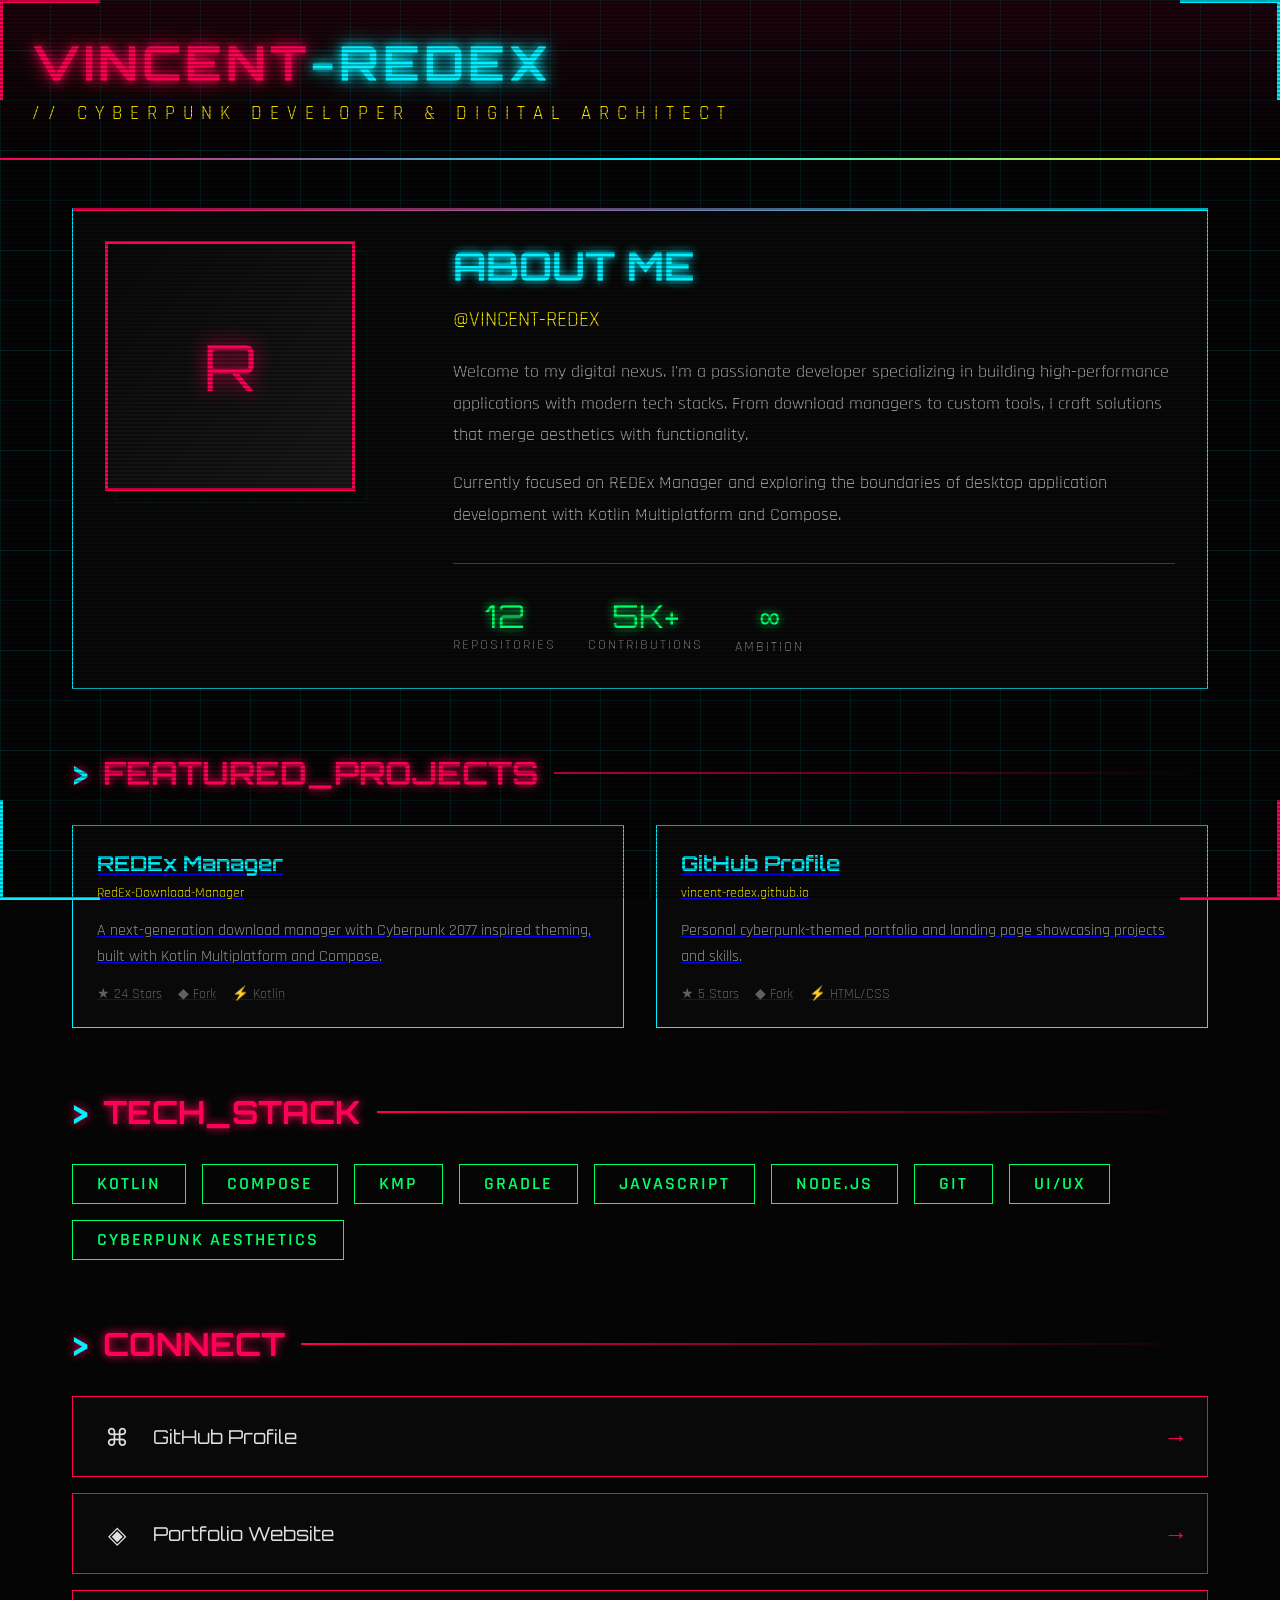
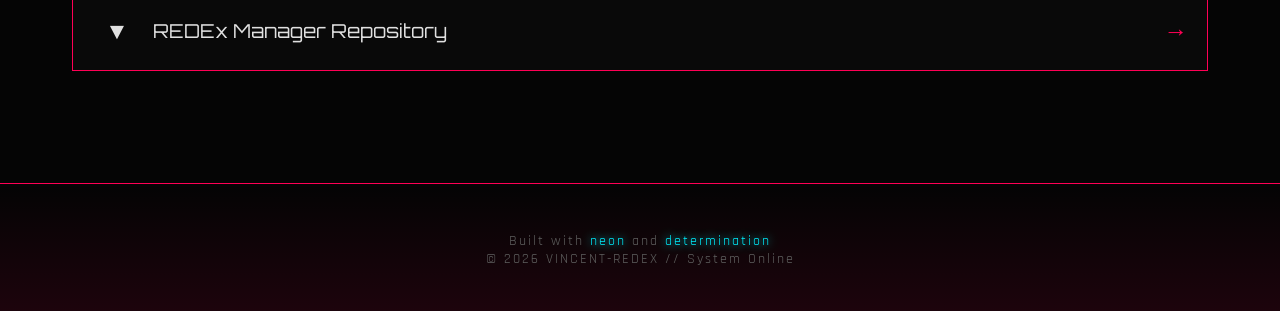
==== index.html @ 38495834 "Add cyberpunk-themed portfolio website with GitHub profile showcase" ====
<!DOCTYPE html>
<html lang="en">
<head>
    <meta charset="UTF-8">
    <meta name="viewport" content="width=device-width, initial-scale=1.0">
    <title>VINCENT-REDEX | Cyberpunk Developer</title>
    <link rel="preconnect" href="https://fonts.googleapis.com">
    <link rel="preconnect" href="https://fonts.gstatic.com" crossorigin>
    <link href="https://fonts.googleapis.com/css2?family=Rajdhani:wght@400;500;600;700&family=Orbitron:wght@400;500;600;700&display=swap" rel="stylesheet">
    <style>
        :root {
            --neon-red: #FF0055;
            --neon-cyan: #00F0FF;
            --neon-yellow: #FFEE00;
            --neon-green: #00FF66;
            --dark-bg: #0A0A0A;
            --darker-bg: #050505;
            --panel-bg: rgba(10, 10, 10, 0.95);
            --grid-color: rgba(0, 240, 255, 0.1);
        }

        * {
            margin: 0;
            padding: 0;
            box-sizing: border-box;
        }

        body {
            font-family: 'Rajdhani', sans-serif;
            background: var(--darker-bg);
            color: #E0E0E0;
            overflow-x: hidden;
            min-height: 100vh;
        }

        /* Scanline effect */
        body::before {
            content: '';
            position: fixed;
            top: 0;
            left: 0;
            width: 100%;
            height: 100%;
            background: repeating-linear-gradient(
                0deg,
                transparent,
                transparent 2px,
                rgba(0, 0, 0, 0.3) 2px,
                rgba(0, 0, 0, 0.3) 4px
            );
            pointer-events: none;
            z-index: 1000;
        }

        /* Grid background */
        .grid-bg {
            position: fixed;
            top: 0;
            left: 0;
            width: 100%;
            height: 100%;
            background-image: 
                linear-gradient(var(--grid-color) 1px, transparent 1px),
                linear-gradient(90deg, var(--grid-color) 1px, transparent 1px);
            background-size: 50px 50px;
            pointer-events: none;
            z-index: -1;
        }

        /* Glitch animation */
        @keyframes glitch {
            0% { transform: translate(0) }
            20% { transform: translate(-2px, 2px) }
            40% { transform: translate(-2px, -2px) }
            60% { transform: translate(2px, 2px) }
            80% { transform: translate(2px, -2px) }
            100% { transform: translate(0) }
        }

        @keyframes flicker {
            0%, 100% { opacity: 1; }
            50% { opacity: 0.8; }
            52% { opacity: 0.2; }
            54% { opacity: 0.8; }
        }

        @keyframes neonPulse {
            0%, 100% { box-shadow: 0 0 5px var(--neon-cyan), 0 0 10px var(--neon-cyan), 0 0 20px var(--neon-cyan); }
            50% { box-shadow: 0 0 10px var(--neon-cyan), 0 0 20px var(--neon-cyan), 0 0 40px var(--neon-cyan); }
        }

        @keyframes slideIn {
            from { transform: translateX(-100%); opacity: 0; }
            to { transform: translateX(0); opacity: 1; }
        }

        /* Header */
        header {
            padding: 2rem;
            border-bottom: 2px solid var(--neon-red);
            background: linear-gradient(180deg, rgba(255, 0, 85, 0.1) 0%, transparent 100%);
            position: relative;
        }

        header::after {
            content: '';
            position: absolute;
            bottom: -2px;
            left: 0;
            width: 100%;
            height: 2px;
            background: linear-gradient(90deg, var(--neon-red), var(--neon-cyan), var(--neon-yellow));
            animation: flicker 3s infinite;
        }

        .logo {
            font-family: 'Orbitron', monospace;
            font-size: 3rem;
            font-weight: 700;
            color: var(--neon-red);
            text-shadow: 0 0 10px var(--neon-red), 0 0 20px var(--neon-red);
            letter-spacing: 4px;
        }

        .logo span {
            color: var(--neon-cyan);
            text-shadow: 0 0 10px var(--neon-cyan), 0 0 20px var(--neon-cyan);
        }

        .tagline {
            font-size: 1.2rem;
            color: var(--neon-yellow);
            margin-top: 0.5rem;
            letter-spacing: 8px;
            text-transform: uppercase;
        }

        /* Main content */
        main {
            max-width: 1200px;
            margin: 0 auto;
            padding: 3rem 2rem;
        }

        /* Profile section */
        .profile-section {
            display: grid;
            grid-template-columns: 300px 1fr;
            gap: 3rem;
            margin-bottom: 4rem;
            padding: 2rem;
            background: var(--panel-bg);
            border: 1px solid var(--neon-cyan);
            position: relative;
        }

        .profile-section::before {
            content: '';
            position: absolute;
            top: -1px;
            left: 0;
            width: 100%;
            height: 3px;
            background: linear-gradient(90deg, var(--neon-red), var(--neon-cyan));
        }

        .avatar-container {
            position: relative;
        }

        .avatar {
            width: 250px;
            height: 250px;
            border: 3px solid var(--neon-red);
            border-radius: 0;
            background: linear-gradient(135deg, var(--dark-bg), #1a1a1a);
            display: flex;
            align-items: center;
            justify-content: center;
            font-family: 'Orbitron', monospace;
            font-size: 4rem;
            color: var(--neon-red);
            text-shadow: 0 0 20px var(--neon-red);
            animation: neonPulse 2s infinite;
        }

        .avatar-container::after {
            content: '';
            position: absolute;
            top: 10px;
            left: 10px;
            width: 250px;
            height: 250px;
            border: 1px solid var(--neon-cyan);
            z-index: -1;
        }

        .profile-info h2 {
            font-family: 'Orbitron', monospace;
            font-size: 2.5rem;
            color: var(--neon-cyan);
            margin-bottom: 1rem;
            text-shadow: 0 0 10px var(--neon-cyan);
        }

        .profile-info .handle {
            font-size: 1.3rem;
            color: var(--neon-yellow);
            margin-bottom: 1.5rem;
            font-family: 'Rajdhani', monospace;
        }

        .profile-info p {
            font-size: 1.1rem;
            line-height: 1.8;
            color: #B0B0B0;
            margin-bottom: 1rem;
        }

        .stats {
            display: flex;
            gap: 2rem;
            margin-top: 2rem;
            padding-top: 2rem;
            border-top: 1px solid rgba(0, 240, 255, 0.3);
        }

        .stat-item {
            text-align: center;
        }

        .stat-value {
            font-family: 'Orbitron', monospace;
            font-size: 2rem;
            color: var(--neon-green);
            text-shadow: 0 0 10px var(--neon-green);
        }

        .stat-label {
            font-size: 0.9rem;
            color: #808080;
            text-transform: uppercase;
            letter-spacing: 2px;
        }

        /* Projects section */
        .section-title {
            font-family: 'Orbitron', monospace;
            font-size: 2rem;
            color: var(--neon-red);
            margin-bottom: 2rem;
            text-shadow: 0 0 10px var(--neon-red);
            display: flex;
            align-items: center;
            gap: 1rem;
        }

        .section-title::before {
            content: '>';
            color: var(--neon-cyan);
        }

        .section-title::after {
            content: '';
            flex: 1;
            height: 2px;
            background: linear-gradient(90deg, var(--neon-red), transparent);
        }

        .projects-grid {
            display: grid;
            grid-template-columns: repeat(auto-fit, minmax(350px, 1fr));
            gap: 2rem;
            margin-bottom: 4rem;
        }

        .project-card {
            background: var(--panel-bg);
            border: 1px solid var(--neon-cyan);
            padding: 1.5rem;
            position: relative;
            transition: all 0.3s ease;
            cursor: pointer;
        }

        .project-card::before {
            content: '';
            position: absolute;
            top: 0;
            left: 0;
            width: 100%;
            height: 3px;
            background: linear-gradient(90deg, var(--neon-cyan), var(--neon-green));
            transform: scaleX(0);
            transform-origin: left;
            transition: transform 0.3s ease;
        }

        .project-card:hover::before {
            transform: scaleX(1);
        }

        .project-card:hover {
            transform: translateY(-5px);
            box-shadow: 0 10px 30px rgba(0, 240, 255, 0.2);
        }

        .project-card h3 {
            font-family: 'Orbitron', monospace;
            font-size: 1.3rem;
            color: var(--neon-cyan);
            margin-bottom: 0.5rem;
        }

        .project-card .repo-name {
            font-size: 0.9rem;
            color: var(--neon-yellow);
            margin-bottom: 1rem;
        }

        .project-card p {
            color: #909090;
            line-height: 1.6;
            margin-bottom: 1rem;
        }

        .project-meta {
            display: flex;
            gap: 1rem;
            font-size: 0.85rem;
            color: #606060;
        }

        .project-meta span {
            display: flex;
            align-items: center;
            gap: 0.3rem;
        }

        /* Skills section */
        .skills-container {
            display: flex;
            flex-wrap: wrap;
            gap: 1rem;
            margin-bottom: 4rem;
        }

        .skill-tag {
            padding: 0.5rem 1.5rem;
            border: 1px solid var(--neon-green);
            color: var(--neon-green);
            font-family: 'Rajdhani', monospace;
            font-size: 1.1rem;
            font-weight: 600;
            text-transform: uppercase;
            letter-spacing: 2px;
            transition: all 0.3s ease;
        }

        .skill-tag:hover {
            background: var(--neon-green);
            color: var(--dark-bg);
            box-shadow: 0 0 20px var(--neon-green);
        }

        /* Links section */
        .links-container {
            display: flex;
            flex-direction: column;
            gap: 1rem;
            margin-bottom: 4rem;
        }

        .cyber-link {
            display: flex;
            align-items: center;
            gap: 1rem;
            padding: 1.5rem;
            background: var(--panel-bg);
            border: 1px solid var(--neon-red);
            color: #E0E0E0;
            text-decoration: none;
            font-family: 'Orbitron', monospace;
            font-size: 1.2rem;
            transition: all 0.3s ease;
            position: relative;
            overflow: hidden;
        }

        .cyber-link::before {
            content: '';
            position: absolute;
            top: 0;
            left: -100%;
            width: 100%;
            height: 100%;
            background: linear-gradient(90deg, transparent, rgba(255, 0, 85, 0.2), transparent);
            transition: left 0.5s ease;
        }

        .cyber-link:hover::before {
            left: 100%;
        }

        .cyber-link:hover {
            border-color: var(--neon-cyan);
            box-shadow: 0 0 20px rgba(0, 240, 255, 0.3);
            transform: translateX(10px);
        }

        .cyber-link .icon {
            font-size: 1.5rem;
            width: 40px;
            text-align: center;
        }

        .cyber-link .link-text {
            flex: 1;
        }

        .cyber-link .arrow {
            color: var(--neon-red);
            font-size: 1.5rem;
            transition: transform 0.3s ease;
        }

        .cyber-link:hover .arrow {
            transform: translateX(10px);
            color: var(--neon-cyan);
        }

        /* Footer */
        footer {
            text-align: center;
            padding: 3rem 2rem;
            border-top: 1px solid var(--neon-red);
            background: linear-gradient(0deg, rgba(255, 0, 85, 0.1) 0%, transparent 100%);
        }

        footer p {
            color: #606060;
            font-size: 0.9rem;
            letter-spacing: 2px;
        }

        footer .neon-text {
            color: var(--neon-cyan);
            text-shadow: 0 0 10px var(--neon-cyan);
        }

        /* Responsive */
        @media (max-width: 768px) {
            .profile-section {
                grid-template-columns: 1fr;
                text-align: center;
            }

            .avatar-container {
                justify-self: center;
            }

            .logo {
                font-size: 2rem;
            }

            .tagline {
                font-size: 0.9rem;
                letter-spacing: 4px;
            }

            .stats {
                justify-content: center;
            }

            .projects-grid {
                grid-template-columns: 1fr;
            }
        }

        /* Decorative elements */
        .corner-decoration {
            position: fixed;
            width: 100px;
            height: 100px;
            pointer-events: none;
            z-index: 999;
        }

        .corner-decoration.top-left {
            top: 0;
            left: 0;
            border-top: 3px solid var(--neon-red);
            border-left: 3px solid var(--neon-red);
        }

        .corner-decoration.top-right {
            top: 0;
            right: 0;
            border-top: 3px solid var(--neon-cyan);
            border-right: 3px solid var(--neon-cyan);
        }

        .corner-decoration.bottom-left {
            bottom: 0;
            left: 0;
            border-bottom: 3px solid var(--neon-cyan);
            border-left: 3px solid var(--neon-cyan);
        }

        .corner-decoration.bottom-right {
            bottom: 0;
            right: 0;
            border-bottom: 3px solid var(--neon-red);
            border-right: 3px solid var(--neon-red);
        }
    </style>
</head>
<body>
    <div class="grid-bg"></div>
    
    <div class="corner-decoration top-left"></div>
    <div class="corner-decoration top-right"></div>
    <div class="corner-decoration bottom-left"></div>
    <div class="corner-decoration bottom-right"></div>

    <header>
        <div class="logo">VINCENT<span>-REDEX</span></div>
        <div class="tagline">// Cyberpunk Developer & Digital Architect</div>
    </header>

    <main>
        <section class="profile-section">
            <div class="avatar-container">
                <div class="avatar">R</div>
            </div>
            <div class="profile-info">
                <h2>ABOUT ME</h2>
                <div class="handle">@VINCENT-REDEX</div>
                <p>
                    Welcome to my digital nexus. I'm a passionate developer specializing in building 
                    high-performance applications with modern tech stacks. From download managers to 
                    custom tools, I craft solutions that merge aesthetics with functionality.
                </p>
                <p>
                    Currently focused on REDEx Manager and exploring the boundaries of desktop 
                    application development with Kotlin Multiplatform and Compose.
                </p>
                <div class="stats">
                    <div class="stat-item">
                        <div class="stat-value">12</div>
                        <div class="stat-label">Repositories</div>
                    </div>
                    <div class="stat-item">
                        <div class="stat-value">5K+</div>
                        <div class="stat-label">Contributions</div>
                    </div>
                    <div class="stat-item">
                        <div class="stat-value">∞</div>
                        <div class="stat-label">Ambition</div>
                    </div>
                </div>
            </div>
        </section>

        <h2 class="section-title">FEATURED_PROJECTS</h2>
        <div class="projects-grid">
            <a href="https://github.com/VINCENT-REDEX/REDEx-Download-Manager" target="_blank" class="project-card">
                <h3>REDEx Manager</h3>
                <div class="repo-name">RedEx-Download-Manager</div>
                <p>A next-generation download manager with Cyberpunk 2077 inspired theming, built with Kotlin Multiplatform and Compose.</p>
                <div class="project-meta">
                    <span>★ 24 Stars</span>
                    <span>◆ Fork</span>
                    <span>⚡ Kotlin</span>
                </div>
            </a>
            
            <a href="https://github.com/VINCENT-REDEX/vincent-redex.github.io" target="_blank" class="project-card">
                <h3>GitHub Profile</h3>
                <div class="repo-name">vincent-redex.github.io</div>
                <p>Personal cyberpunk-themed portfolio and landing page showcasing projects and skills.</p>
                <div class="project-meta">
                    <span>★ 5 Stars</span>
                    <span>◆ Fork</span>
                    <span>⚡ HTML/CSS</span>
                </div>
            </a>
        </div>

        <h2 class="section-title">TECH_STACK</h2>
        <div class="skills-container">
            <span class="skill-tag">Kotlin</span>
            <span class="skill-tag">Compose</span>
            <span class="skill-tag">KMP</span>
            <span class="skill-tag">Gradle</span>
            <span class="skill-tag">JavaScript</span>
            <span class="skill-tag">Node.js</span>
            <span class="skill-tag">Git</span>
            <span class="skill-tag">UI/UX</span>
            <span class="skill-tag">Cyberpunk Aesthetics</span>
        </div>

        <h2 class="section-title">CONNECT</h2>
        <div class="links-container">
            <a href="https://github.com/VINCENT-REDEX" target="_blank" class="cyber-link">
                <span class="icon">⌘</span>
                <span class="link-text">GitHub Profile</span>
                <span class="arrow">→</span>
            </a>
            <a href="https://vincent-redex.github.io" target="_blank" class="cyber-link">
                <span class="icon">◈</span>
                <span class="link-text">Portfolio Website</span>
                <span class="arrow">→</span>
            </a>
            <a href="https://github.com/VINCENT-REDEX/REDEx-Download-Manager" target="_blank" class="cyber-link">
                <span class="icon">▼</span>
                <span class="link-text">REDEx Manager Repository</span>
                <span class="arrow">→</span>
            </a>
        </div>
    </main>

    <footer>
        <p>Built with <span class="neon-text">neon</span> and <span class="neon-text">determination</span></p>
        <p>© 2026 VINCENT-REDEX // System Online</p>
    </footer>
</body>
</html>
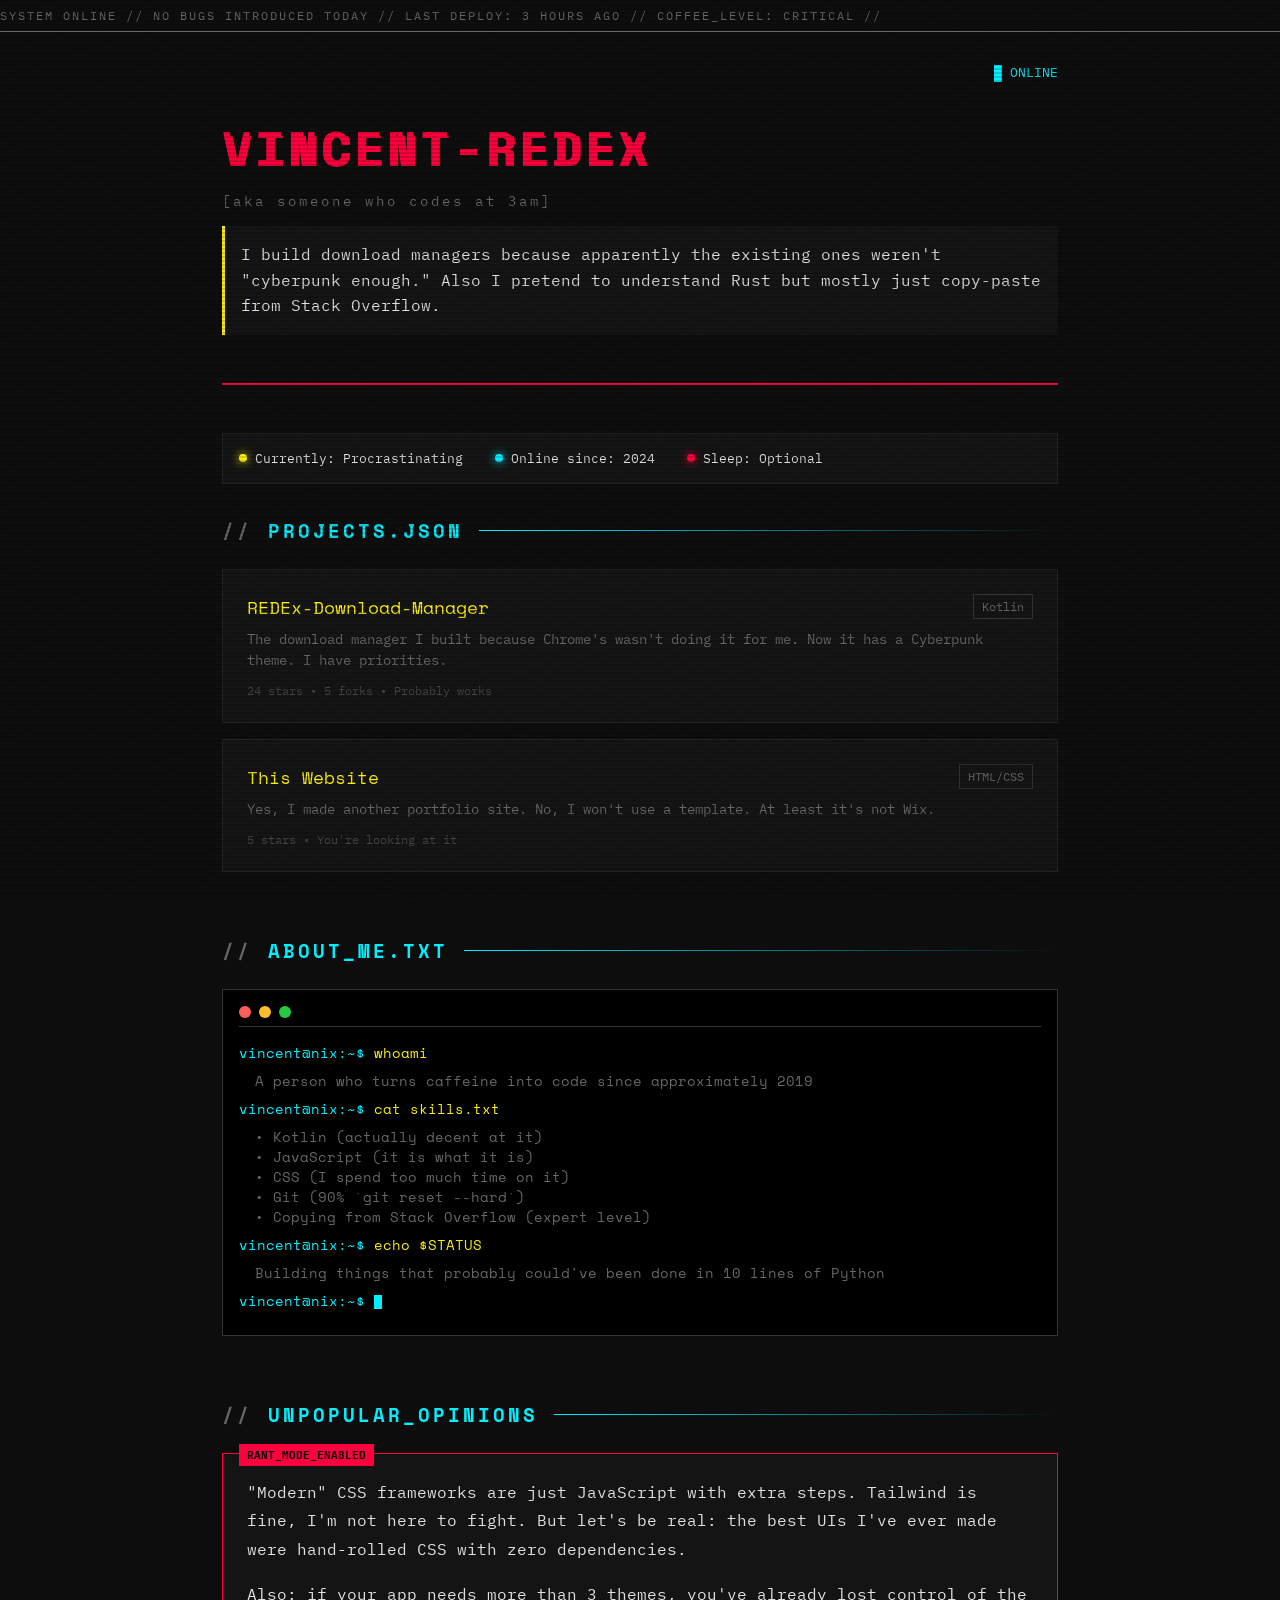
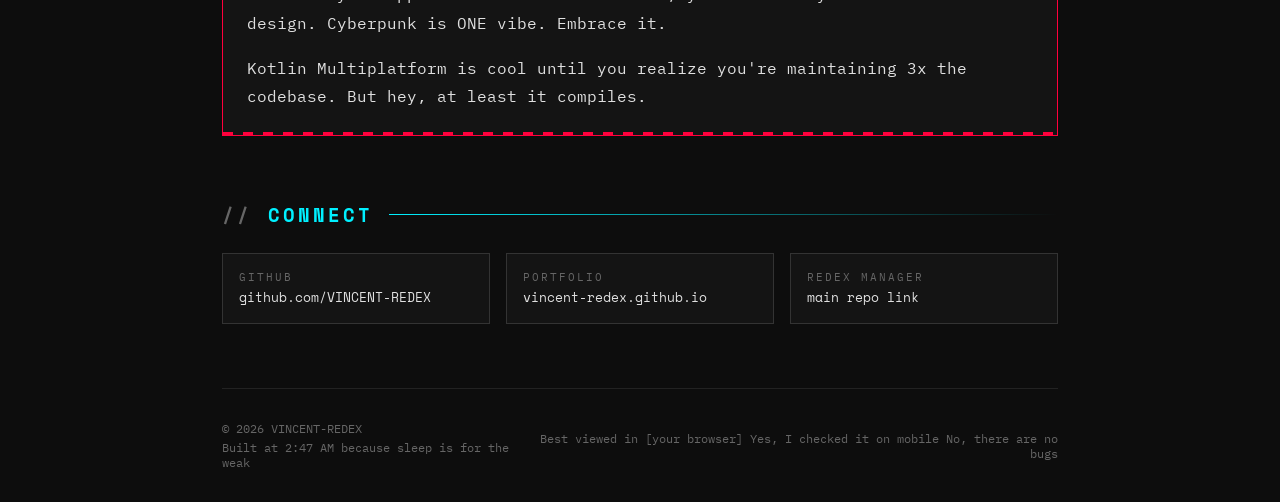
==== commit b74f614e: "Rewrite site: less AI, more personality" ====
--- a/index.html
+++ b/index.html
@@ -3,626 +3,675 @@
 <head>
     <meta charset="UTF-8">
     <meta name="viewport" content="width=device-width, initial-scale=1.0">
-    <title>VINCENT-REDEX | Cyberpunk Developer</title>
+    <title>VINCENT-REDEX | Not Another Template</title>
     <link rel="preconnect" href="https://fonts.googleapis.com">
-    <link rel="preconnect" href="https://fonts.gstatic.com" crossorigin>
-    <link href="https://fonts.googleapis.com/css2?family=Rajdhani:wght@400;500;600;700&family=Orbitron:wght@400;500;600;700&display=swap" rel="stylesheet">
+    <link href="https://fonts.googleapis.com/css2?family=Space+Mono:ital,wght@0,400;0,700;1,400&family=IBM+Plex+Mono:wght@400;500;600&display=swap" rel="stylesheet">
     <style>
         :root {
-            --neon-red: #FF0055;
-            --neon-cyan: #00F0FF;
-            --neon-yellow: #FFEE00;
-            --neon-green: #00FF66;
-            --dark-bg: #0A0A0A;
-            --darker-bg: #050505;
-            --panel-bg: rgba(10, 10, 10, 0.95);
-            --grid-color: rgba(0, 240, 255, 0.1);
-        }
-
-        * {
-            margin: 0;
-            padding: 0;
-            box-sizing: border-box;
-        }
+            --red: #ff003c;
+            --cyan: #00f0ff;
+            --yellow: #fcee0a;
+            --bg: #0d0d0d;
+            --panel: #141414;
+            --text: #e0e0e0;
+            --muted: #666;
+        }
+
+        * { margin: 0; padding: 0; box-sizing: border-box; }
 
         body {
-            font-family: 'Rajdhani', sans-serif;
-            background: var(--darker-bg);
-            color: #E0E0E0;
-            overflow-x: hidden;
+            background: var(--bg);
+            color: var(--text);
+            font-family: 'IBM Plex Mono', monospace;
             min-height: 100vh;
-        }
-
-        /* Scanline effect */
+            position: relative;
+        }
+
+        /* Noise texture */
         body::before {
             content: '';
             position: fixed;
+            top: 0; left: 0;
+            width: 100%; height: 100%;
+            background-image: url("data:image/svg+xml,%3Csvg viewBox='0 0 200 200' xmlns='http://www.w3.org/2000/svg'%3E%3Cfilter id='noiseFilter'%3E%3CfeTurbulence type='fractalNoise' baseFrequency='0.9' numOctaves='4' stitchTiles='stitch'/%3E%3C/filter%3E%3Crect width='100%25' height='100%25' filter='url(%23noiseFilter)' opacity='0.03'/%3E%3C/svg%3E");
+            pointer-events: none;
+            z-index: 1000;
+            mix-blend-mode: overlay;
+        }
+
+        /* CRT scanline */
+        body::after {
+            content: '';
+            position: fixed;
+            top: 0; left: 0;
+            width: 100%; height: 100%;
+            background: repeating-linear-gradient(
+                0deg,
+                transparent,
+                transparent 2px,
+                rgba(0, 0, 0, 0.15) 2px,
+                rgba(0, 0, 0, 0.15) 4px
+            );
+            pointer-events: none;
+            z-index: 999;
+        }
+
+        /* Glitch text effect */
+        .glitch {
+            position: relative;
+            display: inline-block;
+        }
+
+        .glitch::before,
+        .glitch::after {
+            content: attr(data-text);
+            position: absolute;
             top: 0;
             left: 0;
             width: 100%;
             height: 100%;
-            background: repeating-linear-gradient(
-                0deg,
-                transparent,
-                transparent 2px,
-                rgba(0, 0, 0, 0.3) 2px,
-                rgba(0, 0, 0, 0.3) 4px
-            );
-            pointer-events: none;
-            z-index: 1000;
-        }
-
-        /* Grid background */
-        .grid-bg {
-            position: fixed;
-            top: 0;
-            left: 0;
-            width: 100%;
-            height: 100%;
-            background-image: 
-                linear-gradient(var(--grid-color) 1px, transparent 1px),
-                linear-gradient(90deg, var(--grid-color) 1px, transparent 1px);
-            background-size: 50px 50px;
-            pointer-events: none;
-            z-index: -1;
-        }
-
-        /* Glitch animation */
-        @keyframes glitch {
-            0% { transform: translate(0) }
-            20% { transform: translate(-2px, 2px) }
-            40% { transform: translate(-2px, -2px) }
-            60% { transform: translate(2px, 2px) }
-            80% { transform: translate(2px, -2px) }
-            100% { transform: translate(0) }
-        }
-
+        }
+
+        .glitch::before {
+            left: 2px;
+            text-shadow: -2px 0 var(--red);
+            clip: rect(24px, 550px, 90px, 0);
+            animation: glitch-anim-1 3s infinite linear alternate-reverse;
+        }
+
+        .glitch::after {
+            left: -2px;
+            text-shadow: -2px 0 var(--cyan);
+            clip: rect(85px, 550px, 140px, 0);
+            animation: glitch-anim-2 2.5s infinite linear alternate-reverse;
+        }
+
+        @keyframes glitch-anim-1 {
+            0% { clip: rect(20px, 9999px, 30px, 0); }
+            20% { clip: rect(80px, 9999px, 90px, 0); }
+            40% { clip: rect(10px, 9999px, 50px, 0); }
+            60% { clip: rect(60px, 9999px, 70px, 0); }
+            80% { clip: rect(30px, 9999px, 40px, 0); }
+            100% { clip: rect(90px, 9999px, 100px, 0); }
+        }
+
+        @keyframes glitch-anim-2 {
+            0% { clip: rect(60px, 9999px, 70px, 0); }
+            20% { clip: rect(10px, 9999px, 20px, 0); }
+            40% { clip: rect(90px, 9999px, 100px, 0); }
+            60% { clip: rect(30px, 9999px, 40px, 0); }
+            80% { clip: rect(70px, 9999px, 80px, 0); }
+            100% { clip: rect(20px, 9999px, 30px, 0); }
+        }
+
+        /* Flicker */
         @keyframes flicker {
-            0%, 100% { opacity: 1; }
-            50% { opacity: 0.8; }
-            52% { opacity: 0.2; }
-            54% { opacity: 0.8; }
-        }
-
-        @keyframes neonPulse {
-            0%, 100% { box-shadow: 0 0 5px var(--neon-cyan), 0 0 10px var(--neon-cyan), 0 0 20px var(--neon-cyan); }
-            50% { box-shadow: 0 0 10px var(--neon-cyan), 0 0 20px var(--neon-cyan), 0 0 40px var(--neon-cyan); }
-        }
-
-        @keyframes slideIn {
-            from { transform: translateX(-100%); opacity: 0; }
-            to { transform: translateX(0); opacity: 1; }
+            0%, 95%, 100% { opacity: 1; }
+            96% { opacity: 0.8; }
+            97% { opacity: 1; }
+            98% { opacity: 0.7; }
+        }
+
+        /* Marquee for that old web feel */
+        @keyframes marquee {
+            0% { transform: translateX(100%); }
+            100% { transform: translateX(-100%); }
+        }
+
+        .marquee {
+            overflow: hidden;
+            white-space: nowrap;
+            border-bottom: 1px solid var(--muted);
+            padding: 0.5rem 0;
+            font-size: 0.75rem;
+            color: var(--muted);
+            letter-spacing: 2px;
+            text-transform: uppercase;
+        }
+
+        .marquee span {
+            display: inline-block;
+            animation: marquee 20s linear infinite;
+        }
+
+        /* Layout */
+        .container {
+            max-width: 900px;
+            margin: 0 auto;
+            padding: 2rem;
+            position: relative;
         }
 
         /* Header */
         header {
-            padding: 2rem;
-            border-bottom: 2px solid var(--neon-red);
-            background: linear-gradient(180deg, rgba(255, 0, 85, 0.1) 0%, transparent 100%);
+            padding: 3rem 0;
+            border-bottom: 2px solid var(--red);
+            margin-bottom: 3rem;
             position: relative;
         }
 
         header::after {
+            content: '█ ONLINE';
+            position: absolute;
+            right: 0;
+            top: 0;
+            color: var(--cyan);
+            font-size: 0.8rem;
+            animation: flicker 2s infinite;
+        }
+
+        h1 {
+            font-family: 'Space Mono', monospace;
+            font-size: 3rem;
+            font-weight: 700;
+            color: var(--red);
+            letter-spacing: 4px;
+            text-transform: uppercase;
+        }
+
+        .subtitle {
+            color: var(--muted);
+            font-size: 0.9rem;
+            margin-top: 0.5rem;
+            letter-spacing: 3px;
+        }
+
+        .tagline {
+            margin-top: 1rem;
+            padding: 1rem;
+            background: var(--panel);
+            border-left: 3px solid var(--yellow);
+            font-size: 1rem;
+            line-height: 1.6;
+        }
+
+        /* Status bar */
+        .status-bar {
+            display: flex;
+            gap: 2rem;
+            margin: 2rem 0;
+            padding: 1rem;
+            background: var(--panel);
+            border: 1px solid #222;
+            font-size: 0.8rem;
+        }
+
+        .status-item {
+            display: flex;
+            align-items: center;
+            gap: 0.5rem;
+        }
+
+        .status-dot {
+            width: 8px;
+            height: 8px;
+            border-radius: 50%;
+            background: var(--cyan);
+            box-shadow: 0 0 10px var(--cyan);
+        }
+
+        .status-dot.busy { background: var(--yellow); box-shadow: 0 0 10px var(--yellow); }
+        .status-dot.offline { background: var(--red); box-shadow: 0 0 10px var(--red); }
+
+        /* Sections */
+        section {
+            margin-bottom: 4rem;
+        }
+
+        h2 {
+            font-family: 'Space Mono', monospace;
+            font-size: 1.2rem;
+            color: var(--cyan);
+            text-transform: uppercase;
+            letter-spacing: 3px;
+            margin-bottom: 1.5rem;
+            display: flex;
+            align-items: center;
+            gap: 1rem;
+        }
+
+        h2::before {
+            content: '//';
+            color: var(--muted);
+        }
+
+        h2::after {
+            content: '';
+            flex: 1;
+            height: 1px;
+            background: linear-gradient(90deg, var(--cyan), transparent);
+        }
+
+        /* Projects */
+        .projects {
+            display: flex;
+            flex-direction: column;
+            gap: 1rem;
+        }
+
+        .project {
+            padding: 1.5rem;
+            background: var(--panel);
+            border: 1px solid #222;
+            transition: all 0.2s;
+            text-decoration: none;
+            color: inherit;
+            display: block;
+        }
+
+        .project:hover {
+            border-color: var(--cyan);
+            transform: translateX(5px);
+            box-shadow: -5px 0 20px rgba(0, 240, 255, 0.2);
+        }
+
+        .project-header {
+            display: flex;
+            justify-content: space-between;
+            align-items: start;
+            margin-bottom: 0.5rem;
+        }
+
+        .project-name {
+            font-family: 'Space Mono', monospace;
+            font-size: 1.1rem;
+            color: var(--yellow);
+        }
+
+        .project-lang {
+            font-size: 0.75rem;
+            color: var(--muted);
+            padding: 0.25rem 0.5rem;
+            border: 1px solid #333;
+        }
+
+        .project-desc {
+            color: var(--muted);
+            font-size: 0.9rem;
+            line-height: 1.5;
+        }
+
+        .project-meta {
+            margin-top: 0.75rem;
+            font-size: 0.75rem;
+            color: #444;
+        }
+
+        /* Rant section */
+        .rant {
+            background: var(--panel);
+            border: 1px solid var(--red);
+            padding: 1.5rem;
+            position: relative;
+        }
+
+        .rant::before {
+            content: 'RANT_MODE_ENABLED';
+            position: absolute;
+            top: -10px;
+            left: 1rem;
+            background: var(--red);
+            color: var(--bg);
+            padding: 0.25rem 0.5rem;
+            font-size: 0.7rem;
+            font-weight: bold;
+        }
+
+        .rant p {
+            color: var(--text);
+            line-height: 1.8;
+            margin-bottom: 1rem;
+        }
+
+        .rant p:last-child {
+            margin-bottom: 0;
+        }
+
+        .rant::after {
             content: '';
             position: absolute;
-            bottom: -2px;
-            left: 0;
-            width: 100%;
-            height: 2px;
-            background: linear-gradient(90deg, var(--neon-red), var(--neon-cyan), var(--neon-yellow));
-            animation: flicker 3s infinite;
-        }
-
-        .logo {
-            font-family: 'Orbitron', monospace;
-            font-size: 3rem;
-            font-weight: 700;
-            color: var(--neon-red);
-            text-shadow: 0 0 10px var(--neon-red), 0 0 20px var(--neon-red);
-            letter-spacing: 4px;
-        }
-
-        .logo span {
-            color: var(--neon-cyan);
-            text-shadow: 0 0 10px var(--neon-cyan), 0 0 20px var(--neon-cyan);
-        }
-
-        .tagline {
-            font-size: 1.2rem;
-            color: var(--neon-yellow);
-            margin-top: 0.5rem;
-            letter-spacing: 8px;
-            text-transform: uppercase;
-        }
-
-        /* Main content */
-        main {
-            max-width: 1200px;
-            margin: 0 auto;
-            padding: 3rem 2rem;
-        }
-
-        /* Profile section */
-        .profile-section {
-            display: grid;
-            grid-template-columns: 300px 1fr;
-            gap: 3rem;
-            margin-bottom: 4rem;
-            padding: 2rem;
-            background: var(--panel-bg);
-            border: 1px solid var(--neon-cyan);
-            position: relative;
-        }
-
-        .profile-section::before {
-            content: '';
-            position: absolute;
-            top: -1px;
+            bottom: 0;
             left: 0;
             width: 100%;
             height: 3px;
-            background: linear-gradient(90deg, var(--neon-red), var(--neon-cyan));
-        }
-
-        .avatar-container {
-            position: relative;
-        }
-
-        .avatar {
-            width: 250px;
-            height: 250px;
-            border: 3px solid var(--neon-red);
-            border-radius: 0;
-            background: linear-gradient(135deg, var(--dark-bg), #1a1a1a);
-            display: flex;
-            align-items: center;
-            justify-content: center;
-            font-family: 'Orbitron', monospace;
-            font-size: 4rem;
-            color: var(--neon-red);
-            text-shadow: 0 0 20px var(--neon-red);
-            animation: neonPulse 2s infinite;
-        }
-
-        .avatar-container::after {
-            content: '';
-            position: absolute;
-            top: 10px;
-            left: 10px;
-            width: 250px;
-            height: 250px;
-            border: 1px solid var(--neon-cyan);
-            z-index: -1;
-        }
-
-        .profile-info h2 {
-            font-family: 'Orbitron', monospace;
-            font-size: 2.5rem;
-            color: var(--neon-cyan);
+            background: repeating-linear-gradient(
+                90deg,
+                var(--red) 0px,
+                var(--red) 10px,
+                transparent 10px,
+                transparent 20px
+            );
+        }
+
+        /* Terminal style about */
+        .terminal {
+            background: #000;
+            border: 1px solid #333;
+            padding: 1rem;
+            font-family: 'Space Mono', monospace;
+            font-size: 0.85rem;
+        }
+
+        .terminal-header {
+            display: flex;
+            gap: 0.5rem;
             margin-bottom: 1rem;
-            text-shadow: 0 0 10px var(--neon-cyan);
-        }
-
-        .profile-info .handle {
-            font-size: 1.3rem;
-            color: var(--neon-yellow);
-            margin-bottom: 1.5rem;
-            font-family: 'Rajdhani', monospace;
-        }
-
-        .profile-info p {
-            font-size: 1.1rem;
-            line-height: 1.8;
-            color: #B0B0B0;
-            margin-bottom: 1rem;
-        }
-
-        .stats {
-            display: flex;
-            gap: 2rem;
-            margin-top: 2rem;
-            padding-top: 2rem;
-            border-top: 1px solid rgba(0, 240, 255, 0.3);
-        }
-
-        .stat-item {
-            text-align: center;
-        }
-
-        .stat-value {
-            font-family: 'Orbitron', monospace;
-            font-size: 2rem;
-            color: var(--neon-green);
-            text-shadow: 0 0 10px var(--neon-green);
-        }
-
-        .stat-label {
+            padding-bottom: 0.5rem;
+            border-bottom: 1px solid #333;
+        }
+
+        .terminal-dot {
+            width: 12px;
+            height: 12px;
+            border-radius: 50%;
+        }
+
+        .terminal-dot.red { background: #ff5f56; }
+        .terminal-dot.yellow { background: #ffbd2e; }
+        .terminal-dot.green { background: #27ca40; }
+
+        .terminal-line {
+            margin-bottom: 0.5rem;
+        }
+
+        .terminal-prompt {
+            color: var(--cyan);
+        }
+
+        .terminal-command {
+            color: var(--yellow);
+        }
+
+        .terminal-output {
+            color: var(--muted);
+            padding-left: 1rem;
+        }
+
+        .cursor {
+            display: inline-block;
+            width: 8px;
+            height: 1em;
+            background: var(--cyan);
+            animation: blink 1s step-end infinite;
+            vertical-align: middle;
+        }
+
+        @keyframes blink {
+            0%, 100% { opacity: 1; }
+            50% { opacity: 0; }
+        }
+
+        /* Links */
+        .links {
+            display: grid;
+            grid-template-columns: repeat(auto-fit, minmax(200px, 1fr));
+            gap: 1rem;
+        }
+
+        .link {
+            padding: 1rem;
+            background: var(--panel);
+            border: 1px solid #333;
+            text-decoration: none;
+            color: var(--text);
+            transition: all 0.2s;
             font-size: 0.9rem;
-            color: #808080;
+        }
+
+        .link:hover {
+            border-color: var(--cyan);
+            color: var(--cyan);
+            background: rgba(0, 240, 255, 0.05);
+        }
+
+        .link-label {
+            font-size: 0.7rem;
+            color: var(--muted);
             text-transform: uppercase;
             letter-spacing: 2px;
-        }
-
-        /* Projects section */
-        .section-title {
-            font-family: 'Orbitron', monospace;
-            font-size: 2rem;
-            color: var(--neon-red);
-            margin-bottom: 2rem;
-            text-shadow: 0 0 10px var(--neon-red);
-            display: flex;
-            align-items: center;
-            gap: 1rem;
-        }
-
-        .section-title::before {
-            content: '>';
-            color: var(--neon-cyan);
-        }
-
-        .section-title::after {
-            content: '';
-            flex: 1;
-            height: 2px;
-            background: linear-gradient(90deg, var(--neon-red), transparent);
-        }
-
-        .projects-grid {
-            display: grid;
-            grid-template-columns: repeat(auto-fit, minmax(350px, 1fr));
-            gap: 2rem;
-            margin-bottom: 4rem;
-        }
-
-        .project-card {
-            background: var(--panel-bg);
-            border: 1px solid var(--neon-cyan);
-            padding: 1.5rem;
-            position: relative;
-            transition: all 0.3s ease;
-            cursor: pointer;
-        }
-
-        .project-card::before {
-            content: '';
-            position: absolute;
-            top: 0;
-            left: 0;
-            width: 100%;
-            height: 3px;
-            background: linear-gradient(90deg, var(--neon-cyan), var(--neon-green));
-            transform: scaleX(0);
-            transform-origin: left;
-            transition: transform 0.3s ease;
-        }
-
-        .project-card:hover::before {
-            transform: scaleX(1);
-        }
-
-        .project-card:hover {
-            transform: translateY(-5px);
-            box-shadow: 0 10px 30px rgba(0, 240, 255, 0.2);
-        }
-
-        .project-card h3 {
-            font-family: 'Orbitron', monospace;
-            font-size: 1.3rem;
-            color: var(--neon-cyan);
-            margin-bottom: 0.5rem;
-        }
-
-        .project-card .repo-name {
-            font-size: 0.9rem;
-            color: var(--neon-yellow);
-            margin-bottom: 1rem;
-        }
-
-        .project-card p {
-            color: #909090;
-            line-height: 1.6;
-            margin-bottom: 1rem;
-        }
-
-        .project-meta {
-            display: flex;
-            gap: 1rem;
-            font-size: 0.85rem;
-            color: #606060;
-        }
-
-        .project-meta span {
-            display: flex;
-            align-items: center;
-            gap: 0.3rem;
-        }
-
-        /* Skills section */
-        .skills-container {
-            display: flex;
-            flex-wrap: wrap;
-            gap: 1rem;
-            margin-bottom: 4rem;
-        }
-
-        .skill-tag {
-            padding: 0.5rem 1.5rem;
-            border: 1px solid var(--neon-green);
-            color: var(--neon-green);
-            font-family: 'Rajdhani', monospace;
-            font-size: 1.1rem;
-            font-weight: 600;
-            text-transform: uppercase;
-            letter-spacing: 2px;
-            transition: all 0.3s ease;
-        }
-
-        .skill-tag:hover {
-            background: var(--neon-green);
-            color: var(--dark-bg);
-            box-shadow: 0 0 20px var(--neon-green);
-        }
-
-        /* Links section */
-        .links-container {
-            display: flex;
-            flex-direction: column;
-            gap: 1rem;
-            margin-bottom: 4rem;
-        }
-
-        .cyber-link {
-            display: flex;
-            align-items: center;
-            gap: 1rem;
-            padding: 1.5rem;
-            background: var(--panel-bg);
-            border: 1px solid var(--neon-red);
-            color: #E0E0E0;
-            text-decoration: none;
-            font-family: 'Orbitron', monospace;
-            font-size: 1.2rem;
-            transition: all 0.3s ease;
-            position: relative;
-            overflow: hidden;
-        }
-
-        .cyber-link::before {
-            content: '';
-            position: absolute;
-            top: 0;
-            left: -100%;
-            width: 100%;
-            height: 100%;
-            background: linear-gradient(90deg, transparent, rgba(255, 0, 85, 0.2), transparent);
-            transition: left 0.5s ease;
-        }
-
-        .cyber-link:hover::before {
-            left: 100%;
-        }
-
-        .cyber-link:hover {
-            border-color: var(--neon-cyan);
-            box-shadow: 0 0 20px rgba(0, 240, 255, 0.3);
-            transform: translateX(10px);
-        }
-
-        .cyber-link .icon {
-            font-size: 1.5rem;
-            width: 40px;
-            text-align: center;
-        }
-
-        .cyber-link .link-text {
-            flex: 1;
-        }
-
-        .cyber-link .arrow {
-            color: var(--neon-red);
-            font-size: 1.5rem;
-            transition: transform 0.3s ease;
-        }
-
-        .cyber-link:hover .arrow {
-            transform: translateX(10px);
-            color: var(--neon-cyan);
+            margin-bottom: 0.25rem;
+        }
+
+        .link-url {
+            font-family: 'Space Mono', monospace;
+            font-size: 0.8rem;
         }
 
         /* Footer */
         footer {
+            border-top: 1px solid #222;
+            padding-top: 2rem;
+            margin-top: 4rem;
+            display: flex;
+            justify-content: space-between;
+            align-items: center;
+            font-size: 0.75rem;
+            color: var(--muted);
+        }
+
+        .footer-left {
+            display: flex;
+            flex-direction: column;
+            gap: 0.25rem;
+        }
+
+        .footer-right {
+            text-align: right;
+        }
+
+        /* Easter egg */
+        .easter-egg {
+            position: fixed;
+            bottom: 1rem;
+            right: 1rem;
+            width: 20px;
+            height: 20px;
+            background: transparent;
+            cursor: pointer;
+            z-index: 100;
+        }
+
+        .easter-egg:hover {
+            background: var(--red);
+        }
+
+        /* Hidden message */
+        .hidden-msg {
+            position: fixed;
+            top: 50%;
+            left: 50%;
+            transform: translate(-50%, -50%);
+            background: var(--panel);
+            border: 2px solid var(--red);
+            padding: 2rem;
+            z-index: 1001;
+            display: none;
             text-align: center;
-            padding: 3rem 2rem;
-            border-top: 1px solid var(--neon-red);
-            background: linear-gradient(0deg, rgba(255, 0, 85, 0.1) 0%, transparent 100%);
-        }
-
-        footer p {
-            color: #606060;
-            font-size: 0.9rem;
-            letter-spacing: 2px;
-        }
-
-        footer .neon-text {
-            color: var(--neon-cyan);
-            text-shadow: 0 0 10px var(--neon-cyan);
+        }
+
+        .hidden-msg.show {
+            display: block;
+            animation: flicker 0.1s;
         }
 
         /* Responsive */
-        @media (max-width: 768px) {
-            .profile-section {
-                grid-template-columns: 1fr;
-                text-align: center;
-            }
-
-            .avatar-container {
-                justify-self: center;
-            }
-
-            .logo {
-                font-size: 2rem;
-            }
-
-            .tagline {
-                font-size: 0.9rem;
-                letter-spacing: 4px;
-            }
-
-            .stats {
-                justify-content: center;
-            }
-
-            .projects-grid {
-                grid-template-columns: 1fr;
-            }
-        }
-
-        /* Decorative elements */
-        .corner-decoration {
-            position: fixed;
-            width: 100px;
-            height: 100px;
-            pointer-events: none;
-            z-index: 999;
-        }
-
-        .corner-decoration.top-left {
-            top: 0;
-            left: 0;
-            border-top: 3px solid var(--neon-red);
-            border-left: 3px solid var(--neon-red);
-        }
-
-        .corner-decoration.top-right {
-            top: 0;
-            right: 0;
-            border-top: 3px solid var(--neon-cyan);
-            border-right: 3px solid var(--neon-cyan);
-        }
-
-        .corner-decoration.bottom-left {
-            bottom: 0;
-            left: 0;
-            border-bottom: 3px solid var(--neon-cyan);
-            border-left: 3px solid var(--neon-cyan);
-        }
-
-        .corner-decoration.bottom-right {
-            bottom: 0;
-            right: 0;
-            border-bottom: 3px solid var(--neon-red);
-            border-right: 3px solid var(--neon-red);
+        @media (max-width: 600px) {
+            h1 { font-size: 2rem; }
+            .status-bar { flex-direction: column; gap: 1rem; }
+            footer { flex-direction: column; gap: 1rem; text-align: center; }
+            .footer-right { text-align: center; }
         }
     </style>
 </head>
 <body>
-    <div class="grid-bg"></div>
-    
-    <div class="corner-decoration top-left"></div>
-    <div class="corner-decoration top-right"></div>
-    <div class="corner-decoration bottom-left"></div>
-    <div class="corner-decoration bottom-right"></div>
-
-    <header>
-        <div class="logo">VINCENT<span>-REDEX</span></div>
-        <div class="tagline">// Cyberpunk Developer & Digital Architect</div>
-    </header>
-
-    <main>
-        <section class="profile-section">
-            <div class="avatar-container">
-                <div class="avatar">R</div>
-            </div>
-            <div class="profile-info">
-                <h2>ABOUT ME</h2>
-                <div class="handle">@VINCENT-REDEX</div>
+    <div class="marquee">
+        <span>SYSTEM ONLINE // NO BUGS INTRODUCED TODAY // LAST DEPLOY: 3 HOURS AGO // COFFEE_LEVEL: CRITICAL // </span>
+    </div>
+
+    <div class="container">
+        <header>
+            <h1 class="glitch" data-text="VINCENT-REDEX">VINCENT-REDEX</h1>
+            <div class="subtitle">[aka someone who codes at 3am]</div>
+            <div class="tagline">
+                I build download managers because apparently the existing ones weren't "cyberpunk enough." 
+                Also I pretend to understand Rust but mostly just copy-paste from Stack Overflow.
+            </div>
+        </header>
+
+        <div class="status-bar">
+            <div class="status-item">
+                <div class="status-dot busy"></div>
+                <span>Currently: Procrastinating</span>
+            </div>
+            <div class="status-item">
+                <div class="status-dot"></div>
+                <span>Online since: 2024</span>
+            </div>
+            <div class="status-item">
+                <div class="status-dot offline"></div>
+                <span>Sleep: Optional</span>
+            </div>
+        </div>
+
+        <section>
+            <h2>projects.json</h2>
+            <div class="projects">
+                <a href="https://github.com/VINCENT-REDEX/REDEx-Download-Manager" target="_blank" class="project">
+                    <div class="project-header">
+                        <span class="project-name">REDEx-Download-Manager</span>
+                        <span class="project-lang">Kotlin</span>
+                    </div>
+                    <div class="project-desc">
+                        The download manager I built because Chrome's wasn't doing it for me. 
+                        Now it has a Cyberpunk theme. I have priorities.
+                    </div>
+                    <div class="project-meta">24 stars • 5 forks • Probably works</div>
+                </a>
+
+                <a href="https://github.com/VINCENT-REDEX/vincent-redex.github.io" target="_blank" class="project">
+                    <div class="project-header">
+                        <span class="project-name">This Website</span>
+                        <span class="project-lang">HTML/CSS</span>
+                    </div>
+                    <div class="project-desc">
+                        Yes, I made another portfolio site. No, I won't use a template. 
+                        At least it's not Wix.
+                    </div>
+                    <div class="project-meta">5 stars • You're looking at it</div>
+                </a>
+            </div>
+        </section>
+
+        <section>
+            <h2>about_me.txt</h2>
+            <div class="terminal">
+                <div class="terminal-header">
+                    <div class="terminal-dot red"></div>
+                    <div class="terminal-dot yellow"></div>
+                    <div class="terminal-dot green"></div>
+                </div>
+                <div class="terminal-line">
+                    <span class="terminal-prompt">vincent@nix:~$</span>
+                    <span class="terminal-command"> whoami</span>
+                </div>
+                <div class="terminal-line terminal-output">
+                    A person who turns caffeine into code since approximately 2019
+                </div>
+                <div class="terminal-line">
+                    <span class="terminal-prompt">vincent@nix:~$</span>
+                    <span class="terminal-command"> cat skills.txt</span>
+                </div>
+                <div class="terminal-line terminal-output">
+                    • Kotlin (actually decent at it)<br>
+                    • JavaScript (it is what it is)<br>
+                    • CSS (I spend too much time on it)<br>
+                    • Git (90% `git reset --hard`)<br>
+                    • Copying from Stack Overflow (expert level)
+                </div>
+                <div class="terminal-line">
+                    <span class="terminal-prompt">vincent@nix:~$</span>
+                    <span class="terminal-command"> echo $STATUS</span>
+                </div>
+                <div class="terminal-line terminal-output">
+                    Building things that probably could've been done in 10 lines of Python
+                </div>
+                <div class="terminal-line">
+                    <span class="terminal-prompt">vincent@nix:~$</span>
+                    <span class="cursor"></span>
+                </div>
+            </div>
+        </section>
+
+        <section>
+            <h2>unpopular_opinions</h2>
+            <div class="rant">
                 <p>
-                    Welcome to my digital nexus. I'm a passionate developer specializing in building 
-                    high-performance applications with modern tech stacks. From download managers to 
-                    custom tools, I craft solutions that merge aesthetics with functionality.
+                    "Modern" CSS frameworks are just JavaScript with extra steps. Tailwind is fine, 
+                    I'm not here to fight. But let's be real: the best UIs I've ever made were 
+                    hand-rolled CSS with zero dependencies.
                 </p>
                 <p>
-                    Currently focused on REDEx Manager and exploring the boundaries of desktop 
-                    application development with Kotlin Multiplatform and Compose.
+                    Also: if your app needs more than 3 themes, you've already lost control of the design.
+                    Cyberpunk is ONE vibe. Embrace it.
                 </p>
-                <div class="stats">
-                    <div class="stat-item">
-                        <div class="stat-value">12</div>
-                        <div class="stat-label">Repositories</div>
-                    </div>
-                    <div class="stat-item">
-                        <div class="stat-value">5K+</div>
-                        <div class="stat-label">Contributions</div>
-                    </div>
-                    <div class="stat-item">
-                        <div class="stat-value">∞</div>
-                        <div class="stat-label">Ambition</div>
-                    </div>
-                </div>
+                <p>
+                    Kotlin Multiplatform is cool until you realize you're maintaining 3x the codebase. 
+                    But hey, at least it compiles.
+                </p>
             </div>
         </section>
 
-        <h2 class="section-title">FEATURED_PROJECTS</h2>
-        <div class="projects-grid">
-            <a href="https://github.com/VINCENT-REDEX/REDEx-Download-Manager" target="_blank" class="project-card">
-                <h3>REDEx Manager</h3>
-                <div class="repo-name">RedEx-Download-Manager</div>
-                <p>A next-generation download manager with Cyberpunk 2077 inspired theming, built with Kotlin Multiplatform and Compose.</p>
-                <div class="project-meta">
-                    <span>★ 24 Stars</span>
-                    <span>◆ Fork</span>
-                    <span>⚡ Kotlin</span>
-                </div>
-            </a>
-            
-            <a href="https://github.com/VINCENT-REDEX/vincent-redex.github.io" target="_blank" class="project-card">
-                <h3>GitHub Profile</h3>
-                <div class="repo-name">vincent-redex.github.io</div>
-                <p>Personal cyberpunk-themed portfolio and landing page showcasing projects and skills.</p>
-                <div class="project-meta">
-                    <span>★ 5 Stars</span>
-                    <span>◆ Fork</span>
-                    <span>⚡ HTML/CSS</span>
-                </div>
-            </a>
-        </div>
-
-        <h2 class="section-title">TECH_STACK</h2>
-        <div class="skills-container">
-            <span class="skill-tag">Kotlin</span>
-            <span class="skill-tag">Compose</span>
-            <span class="skill-tag">KMP</span>
-            <span class="skill-tag">Gradle</span>
-            <span class="skill-tag">JavaScript</span>
-            <span class="skill-tag">Node.js</span>
-            <span class="skill-tag">Git</span>
-            <span class="skill-tag">UI/UX</span>
-            <span class="skill-tag">Cyberpunk Aesthetics</span>
-        </div>
-
-        <h2 class="section-title">CONNECT</h2>
-        <div class="links-container">
-            <a href="https://github.com/VINCENT-REDEX" target="_blank" class="cyber-link">
-                <span class="icon">⌘</span>
-                <span class="link-text">GitHub Profile</span>
-                <span class="arrow">→</span>
-            </a>
-            <a href="https://vincent-redex.github.io" target="_blank" class="cyber-link">
-                <span class="icon">◈</span>
-                <span class="link-text">Portfolio Website</span>
-                <span class="arrow">→</span>
-            </a>
-            <a href="https://github.com/VINCENT-REDEX/REDEx-Download-Manager" target="_blank" class="cyber-link">
-                <span class="icon">▼</span>
-                <span class="link-text">REDEx Manager Repository</span>
-                <span class="arrow">→</span>
-            </a>
-        </div>
-    </main>
-
-    <footer>
-        <p>Built with <span class="neon-text">neon</span> and <span class="neon-text">determination</span></p>
-        <p>© 2026 VINCENT-REDEX // System Online</p>
-    </footer>
+        <section>
+            <h2>connect</h2>
+            <div class="links">
+                <a href="https://github.com/VINCENT-REDEX" target="_blank" class="link">
+                    <div class="link-label">GitHub</div>
+                    <div class="link-url">github.com/VINCENT-REDEX</div>
+                </a>
+                <a href="https://vincent-redex.github.io" target="_blank" class="link">
+                    <div class="link-label">Portfolio</div>
+                    <div class="link-url">vincent-redex.github.io</div>
+                </a>
+                <a href="https://github.com/VINCENT-REDEX/REDEx-Download-Manager" target="_blank" class="link">
+                    <div class="link-label">REDEx Manager</div>
+                    <div class="link-url">main repo link</div>
+                </a>
+            </div>
+        </section>
+
+        <footer>
+            <div class="footer-left">
+                <span>© 2026 VINCENT-REDEX</span>
+                <span>Built at 2:47 AM because sleep is for the weak</span>
+            </div>
+            <div class="footer-right">
+                <span>Best viewed in [your browser]</span>
+                <span>Yes, I checked it on mobile</span>
+                <span>No, there are no bugs</span>
+            </div>
+        </footer>
+    </div>
+
+    <div class="easter-egg" onclick="document.querySelector('.hidden-msg').classList.toggle('show')"></div>
+    <div class="hidden-msg">
+        <div style="font-size: 2rem; margin-bottom: 1rem;">🥚</div>
+        <div>You found it.</div>
+        <div style="color: #666; margin-top: 0.5rem;">There's nothing here. Go touch some grass.</div>
+        <div style="color: #444; margin-top: 0.5rem; font-size: 0.8rem;">(click anywhere to close)</div>
+    </div>
+
+    <script>
+        // Hide easter egg message when clicking outside
+        document.addEventListener('click', function(e) {
+            if (!e.target.classList.contains('easter-egg')) {
+                document.querySelector('.hidden-msg').classList.remove('show');
+            }
+        });
+
+        // Console easter egg
+        console.log('%c STOP ', 'background: #ff003c; color: #000; font-size: 2rem; font-weight: bold;');
+        console.log('%c If someone told you to paste this in the console, it\'s a scam. ', 'color: #00f0ff;');
+        console.log('%c Also hi. Thanks for checking the console. You\'re either a dev or very curious. ', 'color: #666;');
+    </script>
 </body>
 </html>
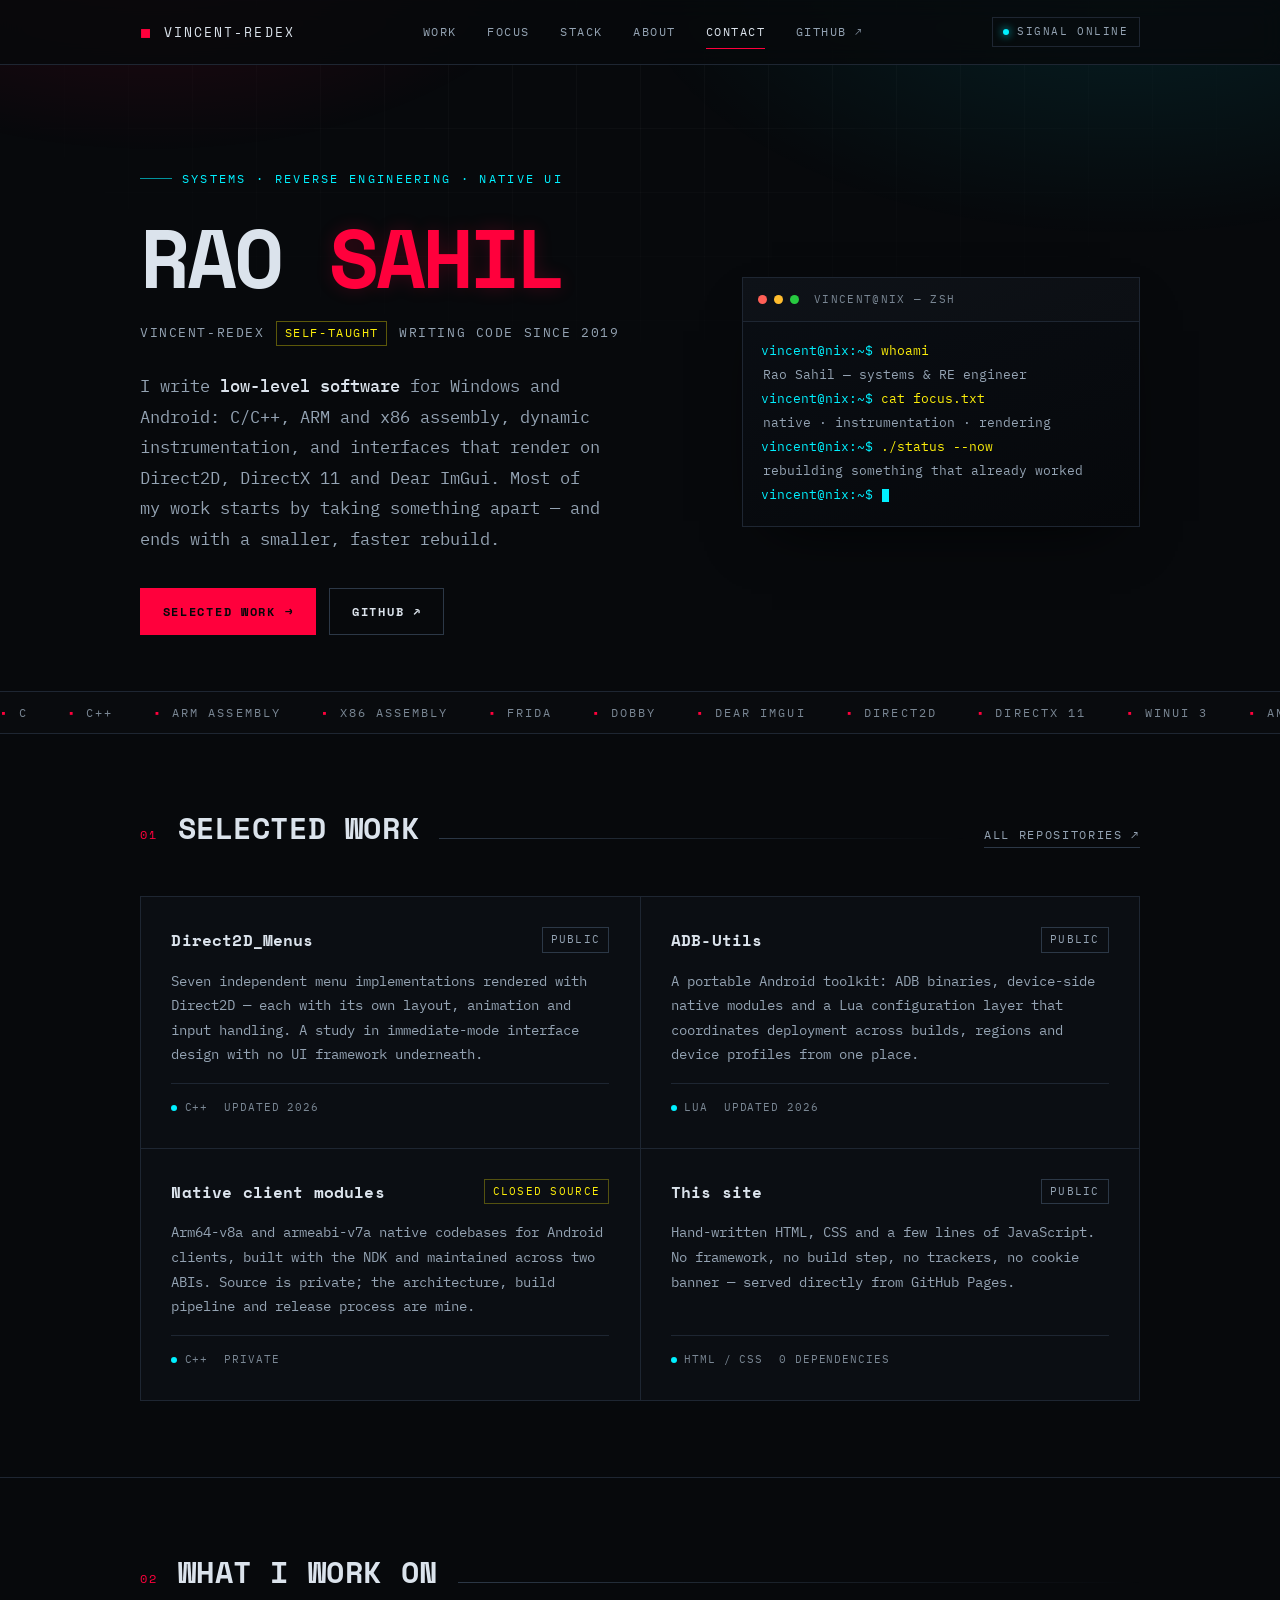
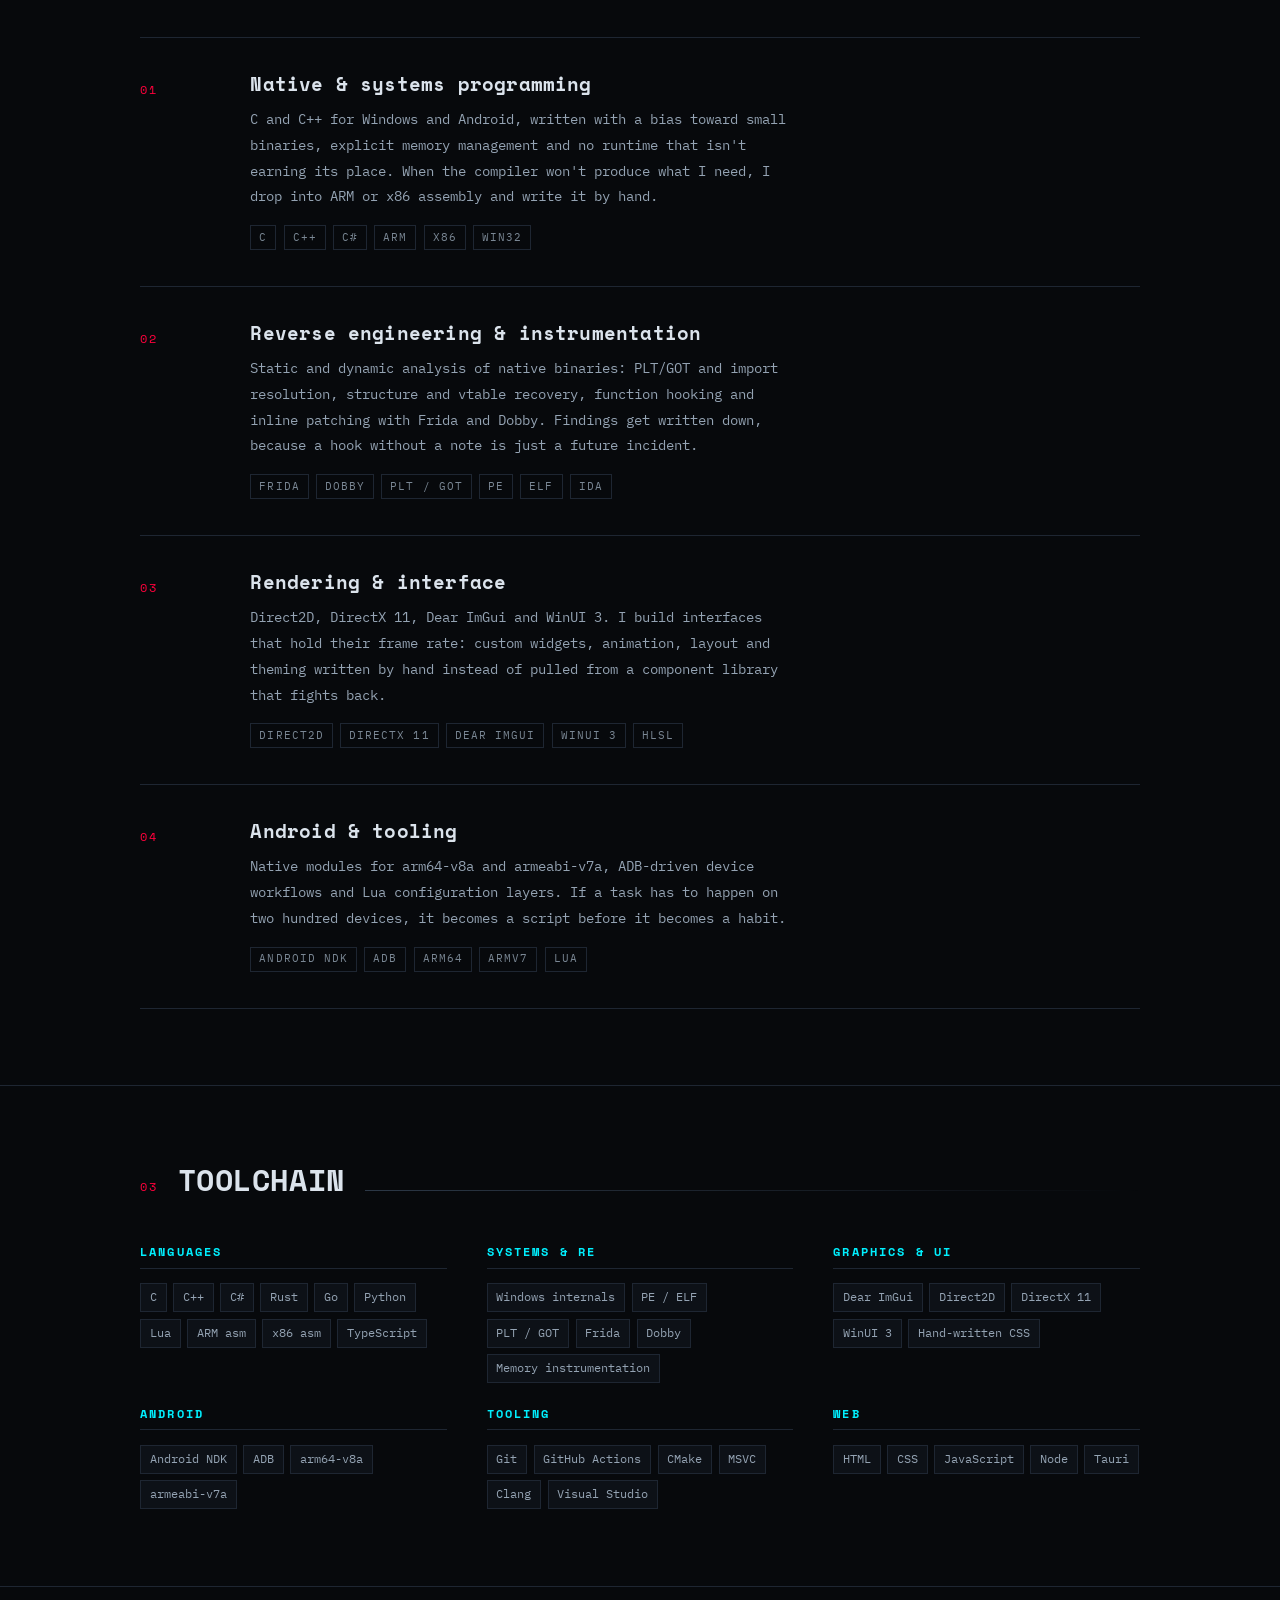
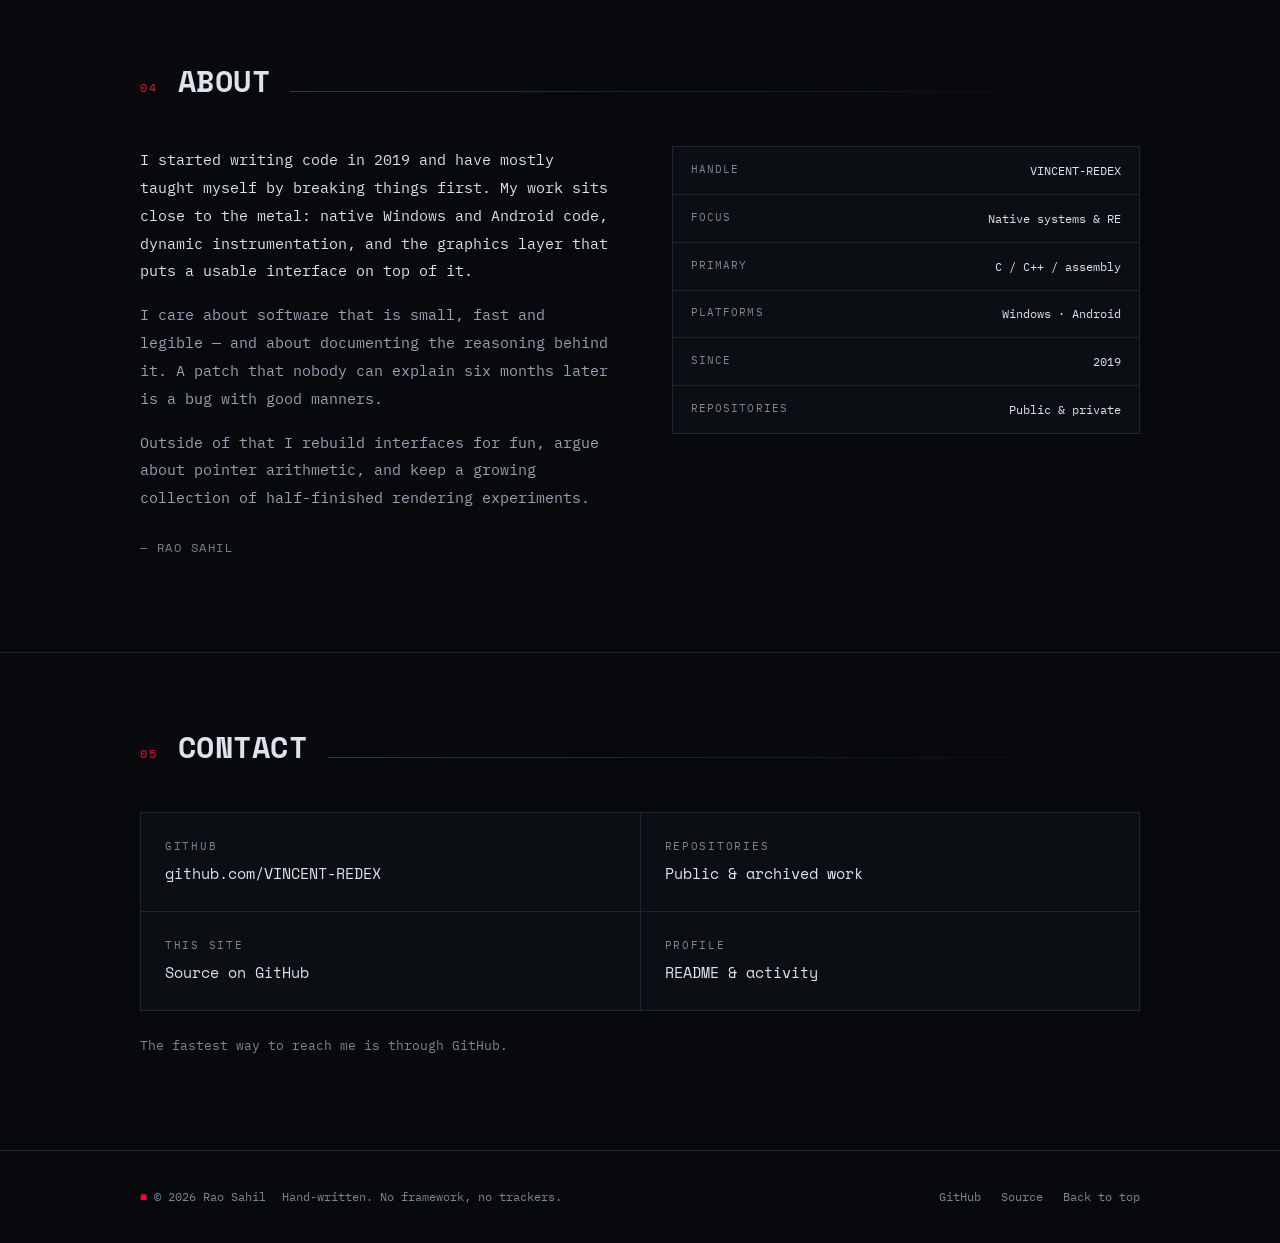
==== commit 76ceb22e: "Rebuild the site as a working portfolio - Replace placeholder/joke copy with accurate systems, rever" ====
--- a/index.html
+++ b/index.html
@@ -1,677 +1,489 @@
 <!DOCTYPE html>
 <html lang="en">
 <head>
-    <meta charset="UTF-8">
-    <meta name="viewport" content="width=device-width, initial-scale=1.0">
-    <title>VINCENT-REDEX | Not Another Template</title>
-    <link rel="preconnect" href="https://fonts.googleapis.com">
-    <link href="https://fonts.googleapis.com/css2?family=Space+Mono:ital,wght@0,400;0,700;1,400&family=IBM+Plex+Mono:wght@400;500;600&display=swap" rel="stylesheet">
-    <style>
-        :root {
-            --red: #ff003c;
-            --cyan: #00f0ff;
-            --yellow: #fcee0a;
-            --bg: #0d0d0d;
-            --panel: #141414;
-            --text: #e0e0e0;
-            --muted: #666;
-        }
-
-        * { margin: 0; padding: 0; box-sizing: border-box; }
-
-        body {
-            background: var(--bg);
-            color: var(--text);
-            font-family: 'IBM Plex Mono', monospace;
-            min-height: 100vh;
-            position: relative;
-        }
-
-        /* Noise texture */
-        body::before {
-            content: '';
-            position: fixed;
-            top: 0; left: 0;
-            width: 100%; height: 100%;
-            background-image: url("data:image/svg+xml,%3Csvg viewBox='0 0 200 200' xmlns='http://www.w3.org/2000/svg'%3E%3Cfilter id='noiseFilter'%3E%3CfeTurbulence type='fractalNoise' baseFrequency='0.9' numOctaves='4' stitchTiles='stitch'/%3E%3C/filter%3E%3Crect width='100%25' height='100%25' filter='url(%23noiseFilter)' opacity='0.03'/%3E%3C/svg%3E");
-            pointer-events: none;
-            z-index: 1000;
-            mix-blend-mode: overlay;
-        }
-
-        /* CRT scanline */
-        body::after {
-            content: '';
-            position: fixed;
-            top: 0; left: 0;
-            width: 100%; height: 100%;
-            background: repeating-linear-gradient(
-                0deg,
-                transparent,
-                transparent 2px,
-                rgba(0, 0, 0, 0.15) 2px,
-                rgba(0, 0, 0, 0.15) 4px
-            );
-            pointer-events: none;
-            z-index: 999;
-        }
-
-        /* Glitch text effect */
-        .glitch {
-            position: relative;
-            display: inline-block;
-        }
-
-        .glitch::before,
-        .glitch::after {
-            content: attr(data-text);
-            position: absolute;
-            top: 0;
-            left: 0;
-            width: 100%;
-            height: 100%;
-        }
-
-        .glitch::before {
-            left: 2px;
-            text-shadow: -2px 0 var(--red);
-            clip: rect(24px, 550px, 90px, 0);
-            animation: glitch-anim-1 3s infinite linear alternate-reverse;
-        }
-
-        .glitch::after {
-            left: -2px;
-            text-shadow: -2px 0 var(--cyan);
-            clip: rect(85px, 550px, 140px, 0);
-            animation: glitch-anim-2 2.5s infinite linear alternate-reverse;
-        }
-
-        @keyframes glitch-anim-1 {
-            0% { clip: rect(20px, 9999px, 30px, 0); }
-            20% { clip: rect(80px, 9999px, 90px, 0); }
-            40% { clip: rect(10px, 9999px, 50px, 0); }
-            60% { clip: rect(60px, 9999px, 70px, 0); }
-            80% { clip: rect(30px, 9999px, 40px, 0); }
-            100% { clip: rect(90px, 9999px, 100px, 0); }
-        }
-
-        @keyframes glitch-anim-2 {
-            0% { clip: rect(60px, 9999px, 70px, 0); }
-            20% { clip: rect(10px, 9999px, 20px, 0); }
-            40% { clip: rect(90px, 9999px, 100px, 0); }
-            60% { clip: rect(30px, 9999px, 40px, 0); }
-            80% { clip: rect(70px, 9999px, 80px, 0); }
-            100% { clip: rect(20px, 9999px, 30px, 0); }
-        }
-
-        /* Flicker */
-        @keyframes flicker {
-            0%, 95%, 100% { opacity: 1; }
-            96% { opacity: 0.8; }
-            97% { opacity: 1; }
-            98% { opacity: 0.7; }
-        }
-
-        /* Marquee for that old web feel */
-        @keyframes marquee {
-            0% { transform: translateX(100%); }
-            100% { transform: translateX(-100%); }
-        }
-
-        .marquee {
-            overflow: hidden;
-            white-space: nowrap;
-            border-bottom: 1px solid var(--muted);
-            padding: 0.5rem 0;
-            font-size: 0.75rem;
-            color: var(--muted);
-            letter-spacing: 2px;
-            text-transform: uppercase;
-        }
-
-        .marquee span {
-            display: inline-block;
-            animation: marquee 20s linear infinite;
-        }
-
-        /* Layout */
-        .container {
-            max-width: 900px;
-            margin: 0 auto;
-            padding: 2rem;
-            position: relative;
-        }
-
-        /* Header */
-        header {
-            padding: 3rem 0;
-            border-bottom: 2px solid var(--red);
-            margin-bottom: 3rem;
-            position: relative;
-        }
-
-        header::after {
-            content: '█ ONLINE';
-            position: absolute;
-            right: 0;
-            top: 0;
-            color: var(--cyan);
-            font-size: 0.8rem;
-            animation: flicker 2s infinite;
-        }
-
-        h1 {
-            font-family: 'Space Mono', monospace;
-            font-size: 3rem;
-            font-weight: 700;
-            color: var(--red);
-            letter-spacing: 4px;
-            text-transform: uppercase;
-        }
-
-        .subtitle {
-            color: var(--muted);
-            font-size: 0.9rem;
-            margin-top: 0.5rem;
-            letter-spacing: 3px;
-        }
-
-        .tagline {
-            margin-top: 1rem;
-            padding: 1rem;
-            background: var(--panel);
-            border-left: 3px solid var(--yellow);
-            font-size: 1rem;
-            line-height: 1.6;
-        }
-
-        /* Status bar */
-        .status-bar {
-            display: flex;
-            gap: 2rem;
-            margin: 2rem 0;
-            padding: 1rem;
-            background: var(--panel);
-            border: 1px solid #222;
-            font-size: 0.8rem;
-        }
-
-        .status-item {
-            display: flex;
-            align-items: center;
-            gap: 0.5rem;
-        }
-
-        .status-dot {
-            width: 8px;
-            height: 8px;
-            border-radius: 50%;
-            background: var(--cyan);
-            box-shadow: 0 0 10px var(--cyan);
-        }
-
-        .status-dot.busy { background: var(--yellow); box-shadow: 0 0 10px var(--yellow); }
-        .status-dot.offline { background: var(--red); box-shadow: 0 0 10px var(--red); }
-
-        /* Sections */
-        section {
-            margin-bottom: 4rem;
-        }
-
-        h2 {
-            font-family: 'Space Mono', monospace;
-            font-size: 1.2rem;
-            color: var(--cyan);
-            text-transform: uppercase;
-            letter-spacing: 3px;
-            margin-bottom: 1.5rem;
-            display: flex;
-            align-items: center;
-            gap: 1rem;
-        }
-
-        h2::before {
-            content: '//';
-            color: var(--muted);
-        }
-
-        h2::after {
-            content: '';
-            flex: 1;
-            height: 1px;
-            background: linear-gradient(90deg, var(--cyan), transparent);
-        }
-
-        /* Projects */
-        .projects {
-            display: flex;
-            flex-direction: column;
-            gap: 1rem;
-        }
-
-        .project {
-            padding: 1.5rem;
-            background: var(--panel);
-            border: 1px solid #222;
-            transition: all 0.2s;
-            text-decoration: none;
-            color: inherit;
-            display: block;
-        }
-
-        .project:hover {
-            border-color: var(--cyan);
-            transform: translateX(5px);
-            box-shadow: -5px 0 20px rgba(0, 240, 255, 0.2);
-        }
-
-        .project-header {
-            display: flex;
-            justify-content: space-between;
-            align-items: start;
-            margin-bottom: 0.5rem;
-        }
-
-        .project-name {
-            font-family: 'Space Mono', monospace;
-            font-size: 1.1rem;
-            color: var(--yellow);
-        }
-
-        .project-lang {
-            font-size: 0.75rem;
-            color: var(--muted);
-            padding: 0.25rem 0.5rem;
-            border: 1px solid #333;
-        }
-
-        .project-desc {
-            color: var(--muted);
-            font-size: 0.9rem;
-            line-height: 1.5;
-        }
-
-        .project-meta {
-            margin-top: 0.75rem;
-            font-size: 0.75rem;
-            color: #444;
-        }
-
-        /* Rant section */
-        .rant {
-            background: var(--panel);
-            border: 1px solid var(--red);
-            padding: 1.5rem;
-            position: relative;
-        }
-
-        .rant::before {
-            content: 'RANT_MODE_ENABLED';
-            position: absolute;
-            top: -10px;
-            left: 1rem;
-            background: var(--red);
-            color: var(--bg);
-            padding: 0.25rem 0.5rem;
-            font-size: 0.7rem;
-            font-weight: bold;
-        }
-
-        .rant p {
-            color: var(--text);
-            line-height: 1.8;
-            margin-bottom: 1rem;
-        }
-
-        .rant p:last-child {
-            margin-bottom: 0;
-        }
-
-        .rant::after {
-            content: '';
-            position: absolute;
-            bottom: 0;
-            left: 0;
-            width: 100%;
-            height: 3px;
-            background: repeating-linear-gradient(
-                90deg,
-                var(--red) 0px,
-                var(--red) 10px,
-                transparent 10px,
-                transparent 20px
-            );
-        }
-
-        /* Terminal style about */
-        .terminal {
-            background: #000;
-            border: 1px solid #333;
-            padding: 1rem;
-            font-family: 'Space Mono', monospace;
-            font-size: 0.85rem;
-        }
-
-        .terminal-header {
-            display: flex;
-            gap: 0.5rem;
-            margin-bottom: 1rem;
-            padding-bottom: 0.5rem;
-            border-bottom: 1px solid #333;
-        }
-
-        .terminal-dot {
-            width: 12px;
-            height: 12px;
-            border-radius: 50%;
-        }
-
-        .terminal-dot.red { background: #ff5f56; }
-        .terminal-dot.yellow { background: #ffbd2e; }
-        .terminal-dot.green { background: #27ca40; }
-
-        .terminal-line {
-            margin-bottom: 0.5rem;
-        }
-
-        .terminal-prompt {
-            color: var(--cyan);
-        }
-
-        .terminal-command {
-            color: var(--yellow);
-        }
-
-        .terminal-output {
-            color: var(--muted);
-            padding-left: 1rem;
-        }
-
-        .cursor {
-            display: inline-block;
-            width: 8px;
-            height: 1em;
-            background: var(--cyan);
-            animation: blink 1s step-end infinite;
-            vertical-align: middle;
-        }
-
-        @keyframes blink {
-            0%, 100% { opacity: 1; }
-            50% { opacity: 0; }
-        }
-
-        /* Links */
-        .links {
-            display: grid;
-            grid-template-columns: repeat(auto-fit, minmax(200px, 1fr));
-            gap: 1rem;
-        }
-
-        .link {
-            padding: 1rem;
-            background: var(--panel);
-            border: 1px solid #333;
-            text-decoration: none;
-            color: var(--text);
-            transition: all 0.2s;
-            font-size: 0.9rem;
-        }
-
-        .link:hover {
-            border-color: var(--cyan);
-            color: var(--cyan);
-            background: rgba(0, 240, 255, 0.05);
-        }
-
-        .link-label {
-            font-size: 0.7rem;
-            color: var(--muted);
-            text-transform: uppercase;
-            letter-spacing: 2px;
-            margin-bottom: 0.25rem;
-        }
-
-        .link-url {
-            font-family: 'Space Mono', monospace;
-            font-size: 0.8rem;
-        }
-
-        /* Footer */
-        footer {
-            border-top: 1px solid #222;
-            padding-top: 2rem;
-            margin-top: 4rem;
-            display: flex;
-            justify-content: space-between;
-            align-items: center;
-            font-size: 0.75rem;
-            color: var(--muted);
-        }
-
-        .footer-left {
-            display: flex;
-            flex-direction: column;
-            gap: 0.25rem;
-        }
-
-        .footer-right {
-            text-align: right;
-        }
-
-        /* Easter egg */
-        .easter-egg {
-            position: fixed;
-            bottom: 1rem;
-            right: 1rem;
-            width: 20px;
-            height: 20px;
-            background: transparent;
-            cursor: pointer;
-            z-index: 100;
-        }
-
-        .easter-egg:hover {
-            background: var(--red);
-        }
-
-        /* Hidden message */
-        .hidden-msg {
-            position: fixed;
-            top: 50%;
-            left: 50%;
-            transform: translate(-50%, -50%);
-            background: var(--panel);
-            border: 2px solid var(--red);
-            padding: 2rem;
-            z-index: 1001;
-            display: none;
-            text-align: center;
-        }
-
-        .hidden-msg.show {
-            display: block;
-            animation: flicker 0.1s;
-        }
-
-        /* Responsive */
-        @media (max-width: 600px) {
-            h1 { font-size: 2rem; }
-            .status-bar { flex-direction: column; gap: 1rem; }
-            footer { flex-direction: column; gap: 1rem; text-align: center; }
-            .footer-right { text-align: center; }
-        }
-    </style>
+<meta charset="utf-8">
+<meta name="viewport" content="width=device-width, initial-scale=1">
+
+<title>Rao Sahil — Systems, Reverse Engineering &amp; Native UI</title>
+<meta name="description" content="Rao Sahil (VINCENT-REDEX) writes low-level software: C/C++, ARM and x86 assembly, dynamic instrumentation, Direct2D and ImGui interfaces, and Android tooling.">
+<link rel="canonical" href="https://vincent-redex.github.io/">
+<meta name="author" content="Rao Sahil">
+<meta name="color-scheme" content="dark">
+<meta name="theme-color" content="#07090c">
+
+<!-- Open Graph / social -->
+<meta property="og:type" content="website">
+<meta property="og:site_name" content="VINCENT-REDEX">
+<meta property="og:url" content="https://vincent-redex.github.io/">
+<meta property="og:title" content="Rao Sahil — Systems, Reverse Engineering &amp; Native UI">
+<meta property="og:description" content="Low-level software engineering: C/C++, ARM and x86 assembly, dynamic instrumentation, Direct2D and ImGui interfaces, Android tooling.">
+<meta property="og:image" content="https://vincent-redex.github.io/assets/og.png">
+<meta property="og:image:width" content="1200">
+<meta property="og:image:height" content="630">
+<meta property="og:image:alt" content="Rao Sahil — systems, reverse engineering and native UI. vincent-redex.github.io">
+<meta name="twitter:card" content="summary_large_image">
+<meta name="twitter:title" content="Rao Sahil — Systems, Reverse Engineering &amp; Native UI">
+<meta name="twitter:description" content="Low-level software engineering: C/C++, ARM and x86 assembly, dynamic instrumentation, Direct2D and ImGui interfaces, Android tooling.">
+<meta name="twitter:image" content="https://vincent-redex.github.io/assets/og.png">
+
+<link rel="icon" href="/favicon.svg" type="image/svg+xml">
+<link rel="apple-touch-icon" href="/assets/icon-180.png">
+<link rel="manifest" href="/site.webmanifest">
+
+<link rel="preconnect" href="https://fonts.googleapis.com">
+<link rel="preconnect" href="https://fonts.gstatic.com" crossorigin>
+<link rel="stylesheet" href="https://fonts.googleapis.com/css2?family=Space+Mono:wght@400;700&amp;family=IBM+Plex+Mono:wght@400;500;600&amp;display=swap">
+<link rel="stylesheet" href="/assets/style.css?v=2">
+
+<script type="application/ld+json">
+{
+  "@context": "https://schema.org",
+  "@type": "Person",
+  "name": "Rao Sahil",
+  "alternateName": "VINCENT-REDEX",
+  "url": "https://vincent-redex.github.io/",
+  "sameAs": ["https://github.com/VINCENT-REDEX"],
+  "jobTitle": "Systems &amp; Reverse-Engineering Engineer",
+  "knowsAbout": [
+    "C", "C++", "C#", "x86 assembly", "ARM assembly",
+    "reverse engineering", "dynamic binary instrumentation",
+    "Dear ImGui", "Direct2D", "DirectX 11", "WinUI 3",
+    "Android NDK", "Frida", "Dobby"
+  ]
+}
+</script>
 </head>
-<body>
-    <div class="marquee">
-        <span>SYSTEM ONLINE // NO BUGS INTRODUCED TODAY // LAST DEPLOY: 3 HOURS AGO // COFFEE_LEVEL: CRITICAL // </span>
+<body id="top">
+<a class="skip-link" href="#main">Skip to content</a>
+
+<header class="site-header">
+    <div class="wrap">
+        <a class="brand" href="#top" aria-label="VINCENT-REDEX, back to top">
+            <span class="brand-mark" aria-hidden="true">&#9632;</span>
+            VINCENT-REDEX
+        </a>
+
+        <nav class="nav" aria-label="Sections">
+            <a href="#work">Work</a>
+            <a href="#focus">Focus</a>
+            <a href="#stack">Stack</a>
+            <a href="#about">About</a>
+            <a href="#contact">Contact</a>
+            <a class="nav-ext" href="https://github.com/VINCENT-REDEX" rel="noopener">GitHub</a>
+        </nav>
+
+        <span class="status-pill">
+            <span class="status-dot" aria-hidden="true"></span>
+            Signal online
+        </span>
     </div>
-
-    <div class="container">
-        <header>
-            <h1 class="glitch" data-text="VINCENT-REDEX">VINCENT-REDEX</h1>
-            <div class="subtitle">[aka someone who codes at 3am]</div>
-            <div class="tagline">
-                I build download managers because apparently the existing ones weren't "cyberpunk enough." 
-                Also I pretend to understand Rust but mostly just copy-paste from Stack Overflow.
-            </div>
-        </header>
-
-        <div class="status-bar">
-            <div class="status-item">
-                <div class="status-dot busy"></div>
-                <span>Currently: Procrastinating</span>
-            </div>
-            <div class="status-item">
-                <div class="status-dot"></div>
-                <span>Online since: 2024</span>
-            </div>
-            <div class="status-item">
-                <div class="status-dot offline"></div>
-                <span>Sleep: Optional</span>
-            </div>
-        </div>
-
-        <section>
-            <h2>projects.json</h2>
-            <div class="projects">
-                <a href="https://github.com/VINCENT-REDEX/REDEx-Download-Manager" target="_blank" class="project">
-                    <div class="project-header">
-                        <span class="project-name">REDEx-Download-Manager</span>
-                        <span class="project-lang">Kotlin</span>
-                    </div>
-                    <div class="project-desc">
-                        The download manager I built because Chrome's wasn't doing it for me. 
-                        Now it has a Cyberpunk theme. I have priorities.
-                    </div>
-                    <div class="project-meta">24 stars • 5 forks • Probably works</div>
+</header>
+
+<main id="main">
+
+    <!-- ============ HERO ============ -->
+    <section class="hero" aria-labelledby="hero-title">
+        <div class="wrap">
+            <div class="hero-grid">
+                <div>
+                    <p class="eyebrow">Systems &middot; Reverse engineering &middot; Native UI</p>
+
+                    <h1 id="hero-title">Rao <span class="accent">Sahil</span></h1>
+
+                    <p class="hero-handle">
+                        <span>VINCENT-REDEX</span>
+                        <span class="handle-tag">Self-taught</span>
+                        <span>Writing code since 2019</span>
+                    </p>
+
+                    <p class="hero-lead">
+                        I write <strong>low-level software</strong> for Windows and Android: C/C++, ARM and
+                        x86 assembly, dynamic instrumentation, and interfaces that render on Direct2D,
+                        DirectX&nbsp;11 and Dear&nbsp;ImGui. Most of my work starts by taking something
+                        apart — and ends with a smaller, faster rebuild.
+                    </p>
+
+                    <div class="hero-actions">
+                        <a class="btn btn-primary" href="#work">
+                            Selected work
+                            <span class="arrow" aria-hidden="true">&rarr;</span>
+                        </a>
+                        <a class="btn btn-ghost" href="https://github.com/VINCENT-REDEX" rel="noopener">
+                            GitHub
+                            <span class="arrow" aria-hidden="true">&#8599;</span>
+                        </a>
+                    </div>
+                </div>
+
+                <div class="terminal" aria-label="Terminal summary">
+                    <div class="terminal-bar" aria-hidden="true">
+                        <span class="dot r"></span>
+                        <span class="dot y"></span>
+                        <span class="dot g"></span>
+                        <span class="terminal-title">vincent@nix &mdash; zsh</span>
+                    </div>
+                    <div class="terminal-body">
+                        <p><span class="prompt">vincent@nix:~$</span> <span class="cmd">whoami</span></p>
+                        <p class="out">Rao Sahil &mdash; systems &amp; RE engineer</p>
+
+                        <p><span class="prompt">vincent@nix:~$</span> <span class="cmd">cat focus.txt</span></p>
+                        <p class="out">native &middot; instrumentation &middot; rendering</p>
+
+                        <p><span class="prompt">vincent@nix:~$</span> <span class="cmd">./status --now</span></p>
+                        <p class="out">rebuilding something that already worked</p>
+
+                        <p><span class="prompt">vincent@nix:~$</span> <span class="cursor" aria-hidden="true"></span></p>
+                    </div>
+                </div>
+            </div>
+        </div>
+    </section>
+
+    <!-- ============ TICKER ============ -->
+    <div class="ticker" aria-hidden="true">
+        <div class="ticker-track">
+            <span class="ticker-item">C</span>
+            <span class="ticker-item">C++</span>
+            <span class="ticker-item">ARM assembly</span>
+            <span class="ticker-item">x86 assembly</span>
+            <span class="ticker-item">Frida</span>
+            <span class="ticker-item">Dobby</span>
+            <span class="ticker-item">Dear ImGui</span>
+            <span class="ticker-item">Direct2D</span>
+            <span class="ticker-item">DirectX 11</span>
+            <span class="ticker-item">WinUI 3</span>
+            <span class="ticker-item">Android NDK</span>
+            <span class="ticker-item">Lua</span>
+            <span class="ticker-item">C</span>
+            <span class="ticker-item">C++</span>
+            <span class="ticker-item">ARM assembly</span>
+            <span class="ticker-item">x86 assembly</span>
+            <span class="ticker-item">Frida</span>
+            <span class="ticker-item">Dobby</span>
+            <span class="ticker-item">Dear ImGui</span>
+            <span class="ticker-item">Direct2D</span>
+            <span class="ticker-item">DirectX 11</span>
+            <span class="ticker-item">WinUI 3</span>
+            <span class="ticker-item">Android NDK</span>
+            <span class="ticker-item">Lua</span>
+        </div>
+    </div>
+
+    <!-- ============ WORK ============ -->
+    <section class="section" id="work" aria-labelledby="work-title">
+        <div class="wrap">
+            <div class="section-head reveal">
+                <span class="section-idx">01</span>
+                <h2 id="work-title">Selected work</h2>
+                <span class="rule" aria-hidden="true"></span>
+                <a class="section-link" href="https://github.com/VINCENT-REDEX?tab=repositories" rel="noopener">All repositories &#8599;</a>
+            </div>
+
+            <div class="work-grid reveal">
+
+                <article class="work-card">
+                    <div class="work-top">
+                        <h3 class="work-name">Direct2D_Menus <span class="go" aria-hidden="true">&#8599;</span></h3>
+                        <span class="chip">Public</span>
+                    </div>
+                    <p class="work-desc">
+                        Seven independent menu implementations rendered with Direct2D &mdash; each with its own
+                        layout, animation and input handling. A study in immediate-mode interface design
+                        with no UI framework underneath.
+                    </p>
+                    <div class="work-meta">
+                        <span class="lang">C++</span>
+                        <span class="stars" data-stars hidden></span>
+                        <span class="pushed" data-pushed>Updated 2026</span>
+                    </div>
+                    <a class="work-link" href="https://github.com/VINCENT-REDEX/Direct2D_Menus" rel="noopener" data-repo="Direct2D_Menus">
+                        <span class="sr-only">Open Direct2D_Menus on GitHub</span>
+                    </a>
+                </article>
+
+                <article class="work-card">
+                    <div class="work-top">
+                        <h3 class="work-name">ADB-Utils <span class="go" aria-hidden="true">&#8599;</span></h3>
+                        <span class="chip">Public</span>
+                    </div>
+                    <p class="work-desc">
+                        A portable Android toolkit: ADB binaries, device-side native modules and a Lua
+                        configuration layer that coordinates deployment across builds, regions and
+                        device profiles from one place.
+                    </p>
+                    <div class="work-meta">
+                        <span class="lang">Lua</span>
+                        <span class="stars" data-stars hidden></span>
+                        <span class="pushed" data-pushed>Updated 2026</span>
+                    </div>
+                    <a class="work-link" href="https://github.com/VINCENT-REDEX/ADB-Utils" rel="noopener" data-repo="ADB-Utils">
+                        <span class="sr-only">Open ADB-Utils on GitHub</span>
+                    </a>
+                </article>
+
+                <article class="work-card">
+                    <div class="work-top">
+                        <h3 class="work-name">Native client modules</h3>
+                        <span class="chip chip-closed">Closed source</span>
+                    </div>
+                    <p class="work-desc">
+                        Arm64-v8a and armeabi-v7a native codebases for Android clients, built with the NDK
+                        and maintained across two ABIs. Source is private; the architecture, build pipeline
+                        and release process are mine.
+                    </p>
+                    <div class="work-meta">
+                        <span class="lang">C++</span>
+                        <span>Private</span>
+                    </div>
+                </article>
+
+                <article class="work-card">
+                    <div class="work-top">
+                        <h3 class="work-name">This site <span class="go" aria-hidden="true">&#8599;</span></h3>
+                        <span class="chip">Public</span>
+                    </div>
+                    <p class="work-desc">
+                        Hand-written HTML, CSS and a few lines of JavaScript. No framework, no build step,
+                        no trackers, no cookie banner &mdash; served directly from GitHub Pages.
+                    </p>
+                    <div class="work-meta">
+                        <span class="lang">HTML / CSS</span>
+                        <span>0 dependencies</span>
+                    </div>
+                    <a class="work-link" href="https://github.com/VINCENT-REDEX/vincent-redex.github.io" rel="noopener" data-repo="vincent-redex.github.io">
+                        <span class="sr-only">Open the source of this site on GitHub</span>
+                    </a>
+                </article>
+
+            </div>
+        </div>
+    </section>
+
+    <!-- ============ FOCUS ============ -->
+    <section class="section" id="focus" aria-labelledby="focus-title">
+        <div class="wrap">
+            <div class="section-head reveal">
+                <span class="section-idx">02</span>
+                <h2 id="focus-title">What I work on</h2>
+                <span class="rule" aria-hidden="true"></span>
+            </div>
+
+            <div class="focus-list reveal">
+
+                <article class="focus-item">
+                    <span class="focus-num">01</span>
+                    <div class="focus-body">
+                        <h3>Native &amp; systems programming</h3>
+                        <p>
+                            C and C++ for Windows and Android, written with a bias toward small binaries,
+                            explicit memory management and no runtime that isn't earning its place. When the
+                            compiler won't produce what I need, I drop into ARM or x86 assembly and write it
+                            by hand.
+                        </p>
+                        <ul class="focus-tags">
+                            <li>C</li><li>C++</li><li>C#</li><li>ARM</li><li>x86</li><li>Win32</li>
+                        </ul>
+                    </div>
+                </article>
+
+                <article class="focus-item">
+                    <span class="focus-num">02</span>
+                    <div class="focus-body">
+                        <h3>Reverse engineering &amp; instrumentation</h3>
+                        <p>
+                            Static and dynamic analysis of native binaries: PLT/GOT and import resolution,
+                            structure and vtable recovery, function hooking and inline patching with Frida
+                            and Dobby. Findings get written down, because a hook without a note is just a
+                            future incident.
+                        </p>
+                        <ul class="focus-tags">
+                            <li>Frida</li><li>Dobby</li><li>PLT / GOT</li><li>PE</li><li>ELF</li><li>IDA</li>
+                        </ul>
+                    </div>
+                </article>
+
+                <article class="focus-item">
+                    <span class="focus-num">03</span>
+                    <div class="focus-body">
+                        <h3>Rendering &amp; interface</h3>
+                        <p>
+                            Direct2D, DirectX&nbsp;11, Dear&nbsp;ImGui and WinUI&nbsp;3. I build interfaces that
+                            hold their frame rate: custom widgets, animation, layout and theming written by
+                            hand instead of pulled from a component library that fights back.
+                        </p>
+                        <ul class="focus-tags">
+                            <li>Direct2D</li><li>DirectX 11</li><li>Dear ImGui</li><li>WinUI 3</li><li>HLSL</li>
+                        </ul>
+                    </div>
+                </article>
+
+                <article class="focus-item">
+                    <span class="focus-num">04</span>
+                    <div class="focus-body">
+                        <h3>Android &amp; tooling</h3>
+                        <p>
+                            Native modules for arm64-v8a and armeabi-v7a, ADB-driven device workflows and Lua
+                            configuration layers. If a task has to happen on two hundred devices, it becomes
+                            a script before it becomes a habit.
+                        </p>
+                        <ul class="focus-tags">
+                            <li>Android NDK</li><li>ADB</li><li>ARM64</li><li>ARMv7</li><li>Lua</li>
+                        </ul>
+                    </div>
+                </article>
+
+            </div>
+        </div>
+    </section>
+
+    <!-- ============ STACK ============ -->
+    <section class="section" id="stack" aria-labelledby="stack-title">
+        <div class="wrap">
+            <div class="section-head reveal">
+                <span class="section-idx">03</span>
+                <h2 id="stack-title">Toolchain</h2>
+                <span class="rule" aria-hidden="true"></span>
+            </div>
+
+            <div class="stack-grid reveal">
+                <div class="stack-group">
+                    <h3>Languages</h3>
+                    <ul>
+                        <li>C</li><li>C++</li><li>C#</li><li>Rust</li><li>Go</li>
+                        <li>Python</li><li>Lua</li><li>ARM asm</li><li>x86 asm</li><li>TypeScript</li>
+                    </ul>
+                </div>
+
+                <div class="stack-group">
+                    <h3>Systems &amp; RE</h3>
+                    <ul>
+                        <li>Windows internals</li><li>PE / ELF</li><li>PLT / GOT</li>
+                        <li>Frida</li><li>Dobby</li><li>Memory instrumentation</li>
+                    </ul>
+                </div>
+
+                <div class="stack-group">
+                    <h3>Graphics &amp; UI</h3>
+                    <ul>
+                        <li>Dear ImGui</li><li>Direct2D</li><li>DirectX 11</li>
+                        <li>WinUI 3</li><li>Hand-written CSS</li>
+                    </ul>
+                </div>
+
+                <div class="stack-group">
+                    <h3>Android</h3>
+                    <ul>
+                        <li>Android NDK</li><li>ADB</li><li>arm64-v8a</li><li>armeabi-v7a</li>
+                    </ul>
+                </div>
+
+                <div class="stack-group">
+                    <h3>Tooling</h3>
+                    <ul>
+                        <li>Git</li><li>GitHub Actions</li><li>CMake</li><li>MSVC</li><li>Clang</li><li>Visual Studio</li>
+                    </ul>
+                </div>
+
+                <div class="stack-group">
+                    <h3>Web</h3>
+                    <ul>
+                        <li>HTML</li><li>CSS</li><li>JavaScript</li><li>Node</li><li>Tauri</li>
+                    </ul>
+                </div>
+            </div>
+        </div>
+    </section>
+
+    <!-- ============ ABOUT ============ -->
+    <section class="section" id="about" aria-labelledby="about-title">
+        <div class="wrap">
+            <div class="section-head reveal">
+                <span class="section-idx">04</span>
+                <h2 id="about-title">About</h2>
+                <span class="rule" aria-hidden="true"></span>
+            </div>
+
+            <div class="about-grid reveal">
+                <div class="about-copy">
+                    <p>
+                        I started writing code in 2019 and have mostly taught myself by breaking things
+                        first. My work sits close to the metal: native Windows and Android code, dynamic
+                        instrumentation, and the graphics layer that puts a usable interface on top of it.
+                    </p>
+                    <p>
+                        I care about software that is small, fast and legible &mdash; and about documenting
+                        the reasoning behind it. A patch that nobody can explain six months later is a bug
+                        with good manners.
+                    </p>
+                    <p>
+                        Outside of that I rebuild interfaces for fun, argue about pointer arithmetic, and
+                        keep a growing collection of half-finished rendering experiments.
+                    </p>
+                    <p class="sig">&mdash; Rao Sahil</p>
+                </div>
+
+                <ul class="facts">
+                    <li><span class="k">Handle</span><span class="v">VINCENT-REDEX</span></li>
+                    <li><span class="k">Focus</span><span class="v">Native systems &amp; RE</span></li>
+                    <li><span class="k">Primary</span><span class="v">C / C++ / assembly</span></li>
+                    <li><span class="k">Platforms</span><span class="v">Windows &middot; Android</span></li>
+                    <li><span class="k">Since</span><span class="v">2019</span></li>
+                    <li><span class="k">Repositories</span><span class="v">Public &amp; private</span></li>
+                </ul>
+            </div>
+        </div>
+    </section>
+
+    <!-- ============ CONTACT ============ -->
+    <section class="section" id="contact" aria-labelledby="contact-title">
+        <div class="wrap">
+            <div class="section-head reveal">
+                <span class="section-idx">05</span>
+                <h2 id="contact-title">Contact</h2>
+                <span class="rule" aria-hidden="true"></span>
+            </div>
+
+            <div class="contact-grid reveal">
+                <a class="contact-card" href="https://github.com/VINCENT-REDEX" rel="noopener">
+                    <span class="k">GitHub</span>
+                    <span class="v">github.com/VINCENT-REDEX</span>
                 </a>
-
-                <a href="https://github.com/VINCENT-REDEX/vincent-redex.github.io" target="_blank" class="project">
-                    <div class="project-header">
-                        <span class="project-name">This Website</span>
-                        <span class="project-lang">HTML/CSS</span>
-                    </div>
-                    <div class="project-desc">
-                        Yes, I made another portfolio site. No, I won't use a template. 
-                        At least it's not Wix.
-                    </div>
-                    <div class="project-meta">5 stars • You're looking at it</div>
+                <a class="contact-card" href="https://github.com/VINCENT-REDEX?tab=repositories" rel="noopener">
+                    <span class="k">Repositories</span>
+                    <span class="v">Public &amp; archived work</span>
                 </a>
-            </div>
-        </section>
-
-        <section>
-            <h2>about_me.txt</h2>
-            <div class="terminal">
-                <div class="terminal-header">
-                    <div class="terminal-dot red"></div>
-                    <div class="terminal-dot yellow"></div>
-                    <div class="terminal-dot green"></div>
-                </div>
-                <div class="terminal-line">
-                    <span class="terminal-prompt">vincent@nix:~$</span>
-                    <span class="terminal-command"> whoami</span>
-                </div>
-                <div class="terminal-line terminal-output">
-                    A person who turns caffeine into code since approximately 2019
-                </div>
-                <div class="terminal-line">
-                    <span class="terminal-prompt">vincent@nix:~$</span>
-                    <span class="terminal-command"> cat skills.txt</span>
-                </div>
-                <div class="terminal-line terminal-output">
-                    • Kotlin (actually decent at it)<br>
-                    • JavaScript (it is what it is)<br>
-                    • CSS (I spend too much time on it)<br>
-                    • Git (90% `git reset --hard`)<br>
-                    • Copying from Stack Overflow (expert level)
-                </div>
-                <div class="terminal-line">
-                    <span class="terminal-prompt">vincent@nix:~$</span>
-                    <span class="terminal-command"> echo $STATUS</span>
-                </div>
-                <div class="terminal-line terminal-output">
-                    Building things that probably could've been done in 10 lines of Python
-                </div>
-                <div class="terminal-line">
-                    <span class="terminal-prompt">vincent@nix:~$</span>
-                    <span class="cursor"></span>
-                </div>
-            </div>
-        </section>
-
-        <section>
-            <h2>unpopular_opinions</h2>
-            <div class="rant">
-                <p>
-                    "Modern" CSS frameworks are just JavaScript with extra steps. Tailwind is fine, 
-                    I'm not here to fight. But let's be real: the best UIs I've ever made were 
-                    hand-rolled CSS with zero dependencies.
-                </p>
-                <p>
-                    Also: if your app needs more than 3 themes, you've already lost control of the design.
-                    Cyberpunk is ONE vibe. Embrace it.
-                </p>
-                <p>
-                    Kotlin Multiplatform is cool until you realize you're maintaining 3x the codebase. 
-                    But hey, at least it compiles.
-                </p>
-            </div>
-        </section>
-
-        <section>
-            <h2>connect</h2>
-            <div class="links">
-                <a href="https://github.com/VINCENT-REDEX" target="_blank" class="link">
-                    <div class="link-label">GitHub</div>
-                    <div class="link-url">github.com/VINCENT-REDEX</div>
+                <a class="contact-card" href="https://github.com/VINCENT-REDEX/vincent-redex.github.io" rel="noopener">
+                    <span class="k">This site</span>
+                    <span class="v">Source on GitHub</span>
                 </a>
-                <a href="https://vincent-redex.github.io" target="_blank" class="link">
-                    <div class="link-label">Portfolio</div>
-                    <div class="link-url">vincent-redex.github.io</div>
+                <a class="contact-card" href="https://github.com/VINCENT-REDEX/VINCENT-REDEX" rel="noopener">
+                    <span class="k">Profile</span>
+                    <span class="v">README &amp; activity</span>
                 </a>
-                <a href="https://github.com/VINCENT-REDEX/REDEx-Download-Manager" target="_blank" class="link">
-                    <div class="link-label">REDEx Manager</div>
-                    <div class="link-url">main repo link</div>
-                </a>
-            </div>
-        </section>
-
-        <footer>
-            <div class="footer-left">
-                <span>© 2026 VINCENT-REDEX</span>
-                <span>Built at 2:47 AM because sleep is for the weak</span>
-            </div>
-            <div class="footer-right">
-                <span>Best viewed in [your browser]</span>
-                <span>Yes, I checked it on mobile</span>
-                <span>No, there are no bugs</span>
-            </div>
-        </footer>
+            </div>
+
+            <p class="contact-note">
+                The fastest way to reach me is through GitHub.
+            </p>
+        </div>
+    </section>
+
+</main>
+
+<footer class="site-footer">
+    <div class="wrap footer-grid">
+        <div class="footer-left">
+            <span><span class="mark" aria-hidden="true">&#9632;</span> &copy; <span data-year>2026</span> Rao Sahil</span>
+            <span>Hand-written. No framework, no trackers.</span>
+        </div>
+        <div class="footer-right">
+            <a href="https://github.com/VINCENT-REDEX" rel="noopener">GitHub</a>
+            <a href="https://github.com/VINCENT-REDEX/vincent-redex.github.io" rel="noopener">Source</a>
+            <a href="#top">Back to top</a>
+        </div>
     </div>
-
-    <div class="easter-egg" onclick="document.querySelector('.hidden-msg').classList.toggle('show')"></div>
-    <div class="hidden-msg">
-        <div style="font-size: 2rem; margin-bottom: 1rem;">🥚</div>
-        <div>You found it.</div>
-        <div style="color: #666; margin-top: 0.5rem;">There's nothing here. Go touch some grass.</div>
-        <div style="color: #444; margin-top: 0.5rem; font-size: 0.8rem;">(click anywhere to close)</div>
-    </div>
-
-    <script>
-        // Hide easter egg message when clicking outside
-        document.addEventListener('click', function(e) {
-            if (!e.target.classList.contains('easter-egg')) {
-                document.querySelector('.hidden-msg').classList.remove('show');
-            }
-        });
-
-        // Console easter egg
-        console.log('%c STOP ', 'background: #ff003c; color: #000; font-size: 2rem; font-weight: bold;');
-        console.log('%c If someone told you to paste this in the console, it\'s a scam. ', 'color: #00f0ff;');
-        console.log('%c Also hi. Thanks for checking the console. You\'re either a dev or very curious. ', 'color: #666;');
-    </script>
+</footer>
+
+<script src="/assets/main.js?v=2" defer></script>
 </body>
-</html>+</html>
--- a/assets/style.css
+++ b/assets/style.css
@@ -0,0 +1,1097 @@
+/* =========================================================
+   vincent-redex.github.io — hand-written stylesheet
+   No framework, no build step.
+   ========================================================= */
+
+:root {
+    --bg: #07090c;
+    --bg-soft: #0b0e13;
+    --panel: #0d1117;
+    --panel-hi: #11161e;
+    --line: #1e2632;
+    --line-hi: #2c3847;
+
+    --text: #dbe3ec;
+    --muted: #94a3b3;
+    --dim: #7a8794;
+
+    --red: #ff003c;
+    --cyan: #00f0ff;
+    --amber: #fcee0a;
+
+    --display: "Space Mono", ui-monospace, "Cascadia Mono", Consolas, monospace;
+    --mono: "IBM Plex Mono", ui-monospace, "Cascadia Mono", Consolas, monospace;
+
+    --wrap: 1080px;
+    --gutter: clamp(1.25rem, 4vw, 2.5rem);
+    --radius: 2px;
+
+    --ease: cubic-bezier(0.22, 1, 0.36, 1);
+}
+
+*,
+*::before,
+*::after {
+    box-sizing: border-box;
+}
+
+html {
+    scroll-behavior: smooth;
+    scroll-padding-top: 6rem;
+    -webkit-text-size-adjust: 100%;
+}
+
+body {
+    margin: 0;
+    background: var(--bg);
+    color: var(--text);
+    font-family: var(--mono);
+    font-size: 16px;
+    line-height: 1.7;
+    -webkit-font-smoothing: antialiased;
+    overflow-x: hidden;
+}
+
+/* Ambient grid + glow. Purely decorative. */
+body::before {
+    content: "";
+    position: fixed;
+    inset: 0;
+    z-index: 0;
+    pointer-events: none;
+    background-image:
+        linear-gradient(to right, rgba(255, 255, 255, 0.028) 1px, transparent 1px),
+        linear-gradient(to bottom, rgba(255, 255, 255, 0.028) 1px, transparent 1px);
+    background-size: 64px 64px;
+    -webkit-mask-image: radial-gradient(ellipse 80% 60% at 50% 0%, #000 20%, transparent 75%);
+    mask-image: radial-gradient(ellipse 80% 60% at 50% 0%, #000 20%, transparent 75%);
+}
+
+body::after {
+    content: "";
+    position: fixed;
+    inset: 0;
+    z-index: 0;
+    pointer-events: none;
+    background:
+        radial-gradient(600px 320px at 12% -8%, rgba(255, 0, 60, 0.14), transparent 70%),
+        radial-gradient(700px 380px at 88% -4%, rgba(0, 240, 255, 0.10), transparent 72%);
+}
+
+main,
+.site-header,
+.site-footer,
+.skip-link {
+    position: relative;
+    z-index: 1;
+}
+
+img,
+svg {
+    max-width: 100%;
+    display: block;
+}
+
+a {
+    color: inherit;
+    text-decoration: none;
+}
+
+p {
+    margin: 0 0 1rem;
+}
+
+h1,
+h2,
+h3,
+h4 {
+    font-family: var(--display);
+    font-weight: 700;
+    line-height: 1.15;
+    margin: 0;
+    letter-spacing: -0.01em;
+}
+
+ul {
+    margin: 0;
+    padding: 0;
+    list-style: none;
+}
+
+::selection {
+    background: var(--red);
+    color: #05070a;
+}
+
+:focus-visible {
+    outline: 2px solid var(--cyan);
+    outline-offset: 3px;
+}
+
+/* ---------- helpers ---------- */
+
+.wrap {
+    width: 100%;
+    max-width: var(--wrap);
+    margin-inline: auto;
+    padding-inline: var(--gutter);
+}
+
+.sr-only {
+    position: absolute;
+    width: 1px;
+    height: 1px;
+    padding: 0;
+    margin: -1px;
+    overflow: hidden;
+    clip-path: inset(50%);
+    white-space: nowrap;
+    border: 0;
+}
+
+.skip-link {
+    position: fixed;
+    top: 0.75rem;
+    left: 0.75rem;
+    z-index: 100;
+    padding: 0.6rem 1rem;
+    background: var(--cyan);
+    color: #04070a;
+    font-size: 0.8rem;
+    font-weight: 600;
+    transform: translateY(-200%);
+    transition: transform 0.2s var(--ease);
+}
+
+.skip-link:focus-visible {
+    transform: translateY(0);
+    outline-offset: 2px;
+}
+
+.mono-label {
+    font-size: 0.72rem;
+    letter-spacing: 0.22em;
+    text-transform: uppercase;
+    color: var(--dim);
+}
+
+/* ---------- header ---------- */
+
+.site-header {
+    position: sticky;
+    top: 0;
+    z-index: 50;
+    backdrop-filter: blur(12px);
+    background: color-mix(in srgb, var(--bg) 82%, transparent);
+    border-bottom: 1px solid var(--line);
+}
+
+.site-header .wrap {
+    display: flex;
+    align-items: center;
+    justify-content: space-between;
+    gap: 1.5rem;
+    min-height: 4rem;
+}
+
+.brand {
+    display: inline-flex;
+    align-items: center;
+    gap: 0.65rem;
+    font-family: var(--display);
+    font-size: 0.82rem;
+    letter-spacing: 0.16em;
+    text-transform: uppercase;
+    white-space: nowrap;
+}
+
+.brand-mark {
+    color: var(--red);
+    font-size: 1.15rem;
+    line-height: 1;
+}
+
+.brand:hover .brand-mark {
+    color: var(--cyan);
+}
+
+.nav {
+    display: flex;
+    align-items: center;
+    gap: clamp(0.9rem, 2.4vw, 1.9rem);
+    font-size: 0.78rem;
+    letter-spacing: 0.12em;
+    text-transform: uppercase;
+}
+
+.nav a {
+    color: var(--muted);
+    padding-block: 0.35rem;
+    border-bottom: 1px solid transparent;
+    transition: color 0.18s, border-color 0.18s;
+}
+
+.nav a:hover,
+.nav a:focus-visible,
+.nav a[aria-current="true"] {
+    color: var(--text);
+    border-bottom-color: var(--red);
+}
+
+.nav a.nav-ext::after {
+    content: " ↗";
+    color: var(--dim);
+    font-size: 0.9em;
+}
+
+.status-pill {
+    display: inline-flex;
+    align-items: center;
+    gap: 0.5rem;
+    font-size: 0.7rem;
+    letter-spacing: 0.14em;
+    text-transform: uppercase;
+    color: var(--muted);
+    border: 1px solid var(--line);
+    padding: 0.3rem 0.65rem;
+    white-space: nowrap;
+}
+
+.status-dot {
+    width: 6px;
+    height: 6px;
+    border-radius: 50%;
+    background: var(--cyan);
+    box-shadow: 0 0 8px var(--cyan);
+    animation: pulse 3.2s ease-in-out infinite;
+}
+
+@keyframes pulse {
+    0%, 100% { opacity: 1; }
+    50% { opacity: 0.35; }
+}
+
+/* ---------- hero ---------- */
+
+.hero {
+    padding-block: clamp(3.5rem, 9vw, 6.5rem) clamp(2rem, 5vw, 3.5rem);
+}
+
+.hero-grid {
+    display: grid;
+    grid-template-columns: minmax(0, 1.15fr) minmax(0, 0.85fr);
+    gap: clamp(2rem, 5vw, 4rem);
+    align-items: center;
+}
+
+.eyebrow {
+    display: flex;
+    flex-wrap: wrap;
+    align-items: center;
+    gap: 0.6rem;
+    font-size: 0.72rem;
+    letter-spacing: 0.2em;
+    text-transform: uppercase;
+    color: var(--cyan);
+    margin-bottom: 1.4rem;
+}
+
+.eyebrow::before {
+    content: "";
+    width: 2rem;
+    height: 1px;
+    background: currentColor;
+    opacity: 0.6;
+}
+
+.hero h1 {
+    font-size: clamp(2.7rem, 7.4vw, 5.1rem);
+    text-transform: uppercase;
+    letter-spacing: -0.035em;
+    color: var(--text);
+}
+
+.hero h1 .accent {
+    color: var(--red);
+    text-shadow: 0 0 18px rgba(255, 0, 60, 0.2);
+    display: inline-block;
+}
+
+.hero h1:hover .accent {
+    animation: jolt 0.4s steps(2, end) 2;
+}
+
+@keyframes jolt {
+    0%   { transform: translate(0, 0); text-shadow: 2px 0 var(--cyan); }
+    33%  { transform: translate(-2px, 1px); text-shadow: -2px 0 var(--red); }
+    66%  { transform: translate(2px, -1px); text-shadow: 1px 0 var(--amber); }
+    100% { transform: translate(0, 0); text-shadow: 0 0 28px rgba(255, 0, 60, 0.28); }
+}
+
+.hero-handle {
+    margin-top: 1rem;
+    display: flex;
+    flex-wrap: wrap;
+    align-items: center;
+    gap: 0.75rem;
+    font-size: 0.82rem;
+    letter-spacing: 0.12em;
+    text-transform: uppercase;
+    color: var(--muted);
+}
+
+.handle-tag {
+    color: var(--amber);
+    border: 1px solid rgba(252, 238, 10, 0.35);
+    padding: 0.1rem 0.45rem;
+    font-size: 0.72rem;
+}
+
+.hero-lead {
+    margin-top: 1.6rem;
+    max-width: 46ch;
+    font-size: clamp(0.98rem, 1.6vw, 1.06rem);
+    color: var(--muted);
+    line-height: 1.8;
+}
+
+.hero-lead strong {
+    color: var(--text);
+    font-weight: 500;
+}
+
+.hero-actions {
+    display: flex;
+    flex-wrap: wrap;
+    gap: 0.85rem;
+    margin-top: 2.1rem;
+}
+
+.btn {
+    display: inline-flex;
+    align-items: center;
+    gap: 0.55rem;
+    padding: 0.78rem 1.35rem;
+    font-family: var(--display);
+    font-size: 0.76rem;
+    font-weight: 700;
+    letter-spacing: 0.14em;
+    text-transform: uppercase;
+    border: 1px solid var(--line-hi);
+    transition: transform 0.18s var(--ease), background 0.18s, color 0.18s, border-color 0.18s, box-shadow 0.18s;
+}
+
+.btn-primary {
+    background: var(--red);
+    border-color: var(--red);
+    color: #05070a;
+}
+
+.btn-primary:hover {
+    background: #ff2b57;
+    border-color: #ff2b57;
+    transform: translateY(-2px);
+    box-shadow: 0 8px 26px rgba(255, 0, 60, 0.28);
+}
+
+.btn-ghost {
+    color: var(--text);
+    background: transparent;
+}
+
+.btn-ghost:hover {
+    border-color: var(--cyan);
+    color: var(--cyan);
+    transform: translateY(-2px);
+}
+
+.btn .arrow {
+    transition: transform 0.18s var(--ease);
+}
+
+.btn:hover .arrow {
+    transform: translate(2px, -2px);
+}
+
+/* terminal card */
+
+.terminal {
+    border: 1px solid var(--line);
+    background: linear-gradient(160deg, #0a0e14 0%, #06080b 100%);
+    font-size: 0.79rem;
+    line-height: 1.9;
+    box-shadow: 0 24px 60px -30px rgba(0, 0, 0, 0.9);
+}
+
+.terminal-bar {
+    display: flex;
+    align-items: center;
+    gap: 0.45rem;
+    padding: 0.7rem 0.9rem;
+    border-bottom: 1px solid var(--line);
+    background: rgba(255, 255, 255, 0.015);
+}
+
+.terminal-bar span.dot {
+    width: 9px;
+    height: 9px;
+    border-radius: 50%;
+    background: #2b3644;
+}
+
+.terminal-bar span.dot.r { background: #ff5f56; }
+.terminal-bar span.dot.y { background: #ffbd2e; }
+.terminal-bar span.dot.g { background: #27ca40; }
+
+.terminal-title {
+    margin-left: 0.5rem;
+    font-size: 0.68rem;
+    letter-spacing: 0.12em;
+    text-transform: uppercase;
+    color: var(--dim);
+}
+
+.terminal-body {
+    padding: 1rem 1.1rem 1.25rem;
+    overflow-x: auto;
+}
+
+.terminal-body p {
+    margin: 0;
+    white-space: pre-wrap;
+}
+
+.prompt {
+    color: var(--cyan);
+}
+
+.cmd {
+    color: var(--amber);
+}
+
+.out {
+    color: var(--muted);
+    padding-left: 0.15rem;
+    margin-bottom: 0.55rem;
+}
+
+.cursor {
+    display: inline-block;
+    width: 0.55em;
+    height: 1.05em;
+    margin-left: 0.1rem;
+    background: var(--cyan);
+    vertical-align: -0.2em;
+    animation: blink 1.1s step-end infinite;
+}
+
+@keyframes blink {
+    0%, 49% { opacity: 1; }
+    50%, 100% { opacity: 0; }
+}
+
+/* ---------- ticker ---------- */
+
+.ticker {
+    border-top: 1px solid var(--line);
+    border-bottom: 1px solid var(--line);
+    background: rgba(255, 255, 255, 0.012);
+    overflow: hidden;
+    padding-block: 0.65rem;
+    font-size: 0.72rem;
+    letter-spacing: 0.18em;
+    text-transform: uppercase;
+    color: var(--dim);
+    white-space: nowrap;
+}
+
+.ticker-track {
+    display: inline-flex;
+    gap: 2.5rem;
+    padding-right: 2.5rem;
+    animation: ticker 46s linear infinite;
+    will-change: transform;
+}
+
+.ticker:hover .ticker-track,
+.ticker:focus-within .ticker-track {
+    animation-play-state: paused;
+}
+
+.ticker-item::before {
+    content: "\25AA";
+    color: var(--red);
+    margin-right: 0.6rem;
+}
+
+@keyframes ticker {
+    from { transform: translateX(0); }
+    to   { transform: translateX(-50%); }
+}
+
+/* ---------- sections ---------- */
+
+.section {
+    padding-block: clamp(3.25rem, 6vw, 5rem);
+    border-bottom: 1px solid var(--line);
+}
+
+.section:last-of-type {
+    border-bottom: 0;
+}
+
+.section-head {
+    display: flex;
+    flex-wrap: wrap;
+    align-items: baseline;
+    gap: 0.75rem 1.25rem;
+    margin-bottom: clamp(2rem, 4vw, 3rem);
+}
+
+.section-idx {
+    font-family: var(--display);
+    font-size: 0.78rem;
+    color: var(--red);
+    letter-spacing: 0.14em;
+}
+
+.section h2 {
+    font-size: clamp(1.35rem, 2.6vw, 1.85rem);
+    text-transform: uppercase;
+    letter-spacing: 0.02em;
+}
+
+.section-head .rule {
+    flex: 1 1 4rem;
+    height: 1px;
+    min-width: 2rem;
+    background: linear-gradient(90deg, var(--line-hi), transparent);
+}
+
+.section-link {
+    font-size: 0.74rem;
+    letter-spacing: 0.14em;
+    text-transform: uppercase;
+    color: var(--muted);
+    border-bottom: 1px solid var(--line-hi);
+    padding-bottom: 0.15rem;
+    transition: color 0.18s, border-color 0.18s;
+}
+
+.section-link:hover {
+    color: var(--cyan);
+    border-bottom-color: var(--cyan);
+}
+
+.section-intro {
+    max-width: 60ch;
+    color: var(--muted);
+    margin: -1.25rem 0 2.5rem;
+}
+
+/* ---------- work ---------- */
+
+.work-grid {
+    display: grid;
+    grid-template-columns: repeat(auto-fit, minmax(min(100%, 380px), 1fr));
+    gap: 1px;
+    background: var(--line);
+    border: 1px solid var(--line);
+}
+
+.work-card {
+    position: relative;
+    display: flex;
+    flex-direction: column;
+    gap: 1rem;
+    padding: clamp(1.4rem, 3vw, 1.9rem);
+    background: var(--bg-soft);
+    transition: background 0.2s;
+}
+
+.work-card:hover {
+    background: var(--panel);
+}
+
+.work-card::after {
+    content: "";
+    position: absolute;
+    left: 0;
+    bottom: 0;
+    height: 2px;
+    width: 0;
+    background: var(--cyan);
+    transition: width 0.3s var(--ease);
+}
+
+.work-card:hover::after {
+    width: 100%;
+}
+
+.work-top {
+    display: flex;
+    align-items: center;
+    justify-content: space-between;
+    gap: 1rem;
+}
+
+.work-name {
+    font-family: var(--display);
+    font-size: 1rem;
+    letter-spacing: 0.01em;
+    color: var(--text);
+    display: inline-flex;
+    align-items: center;
+    gap: 0.4rem;
+}
+
+.work-card:hover .work-name {
+    color: var(--cyan);
+}
+
+.work-name .go {
+    opacity: 0;
+    transform: translate(-3px, 3px);
+    transition: opacity 0.2s, transform 0.2s;
+    font-size: 0.85em;
+}
+
+.work-card:hover .work-name .go,
+.work-card:focus-within .work-name .go {
+    opacity: 1;
+    transform: none;
+}
+
+.chip {
+    font-size: 0.66rem;
+    letter-spacing: 0.12em;
+    text-transform: uppercase;
+    color: var(--muted);
+    border: 1px solid var(--line-hi);
+    padding: 0.16rem 0.5rem;
+    white-space: nowrap;
+}
+
+.chip-closed {
+    color: var(--amber);
+    border-color: rgba(252, 238, 10, 0.3);
+}
+
+.work-desc {
+    margin: 0;
+    font-size: 0.88rem;
+    line-height: 1.75;
+    color: var(--muted);
+    flex: 1;
+}
+
+.work-meta {
+    display: flex;
+    flex-wrap: wrap;
+    align-items: center;
+    gap: 0.4rem 1rem;
+    padding-top: 0.9rem;
+    border-top: 1px solid var(--line);
+    font-size: 0.7rem;
+    letter-spacing: 0.08em;
+    text-transform: uppercase;
+    color: var(--dim);
+}
+
+.work-meta .lang::before {
+    content: "";
+    display: inline-block;
+    width: 6px;
+    height: 6px;
+    margin-right: 0.45rem;
+    border-radius: 50%;
+    background: var(--cyan);
+    vertical-align: 0.05em;
+}
+
+.work-meta .stars {
+    color: var(--amber);
+}
+
+.work-meta .stars::before {
+    content: "\2605 ";
+    font-size: 0.9em;
+}
+
+.work-link {
+    position: absolute;
+    inset: 0;
+    z-index: 2;
+}
+
+.work-link:focus-visible {
+    outline-offset: -3px;
+}
+
+/* ---------- focus ---------- */
+
+.focus-list {
+    border-top: 1px solid var(--line);
+}
+
+.focus-item {
+    display: grid;
+    grid-template-columns: 4.5rem minmax(0, 1fr);
+    gap: clamp(0.75rem, 3vw, 2.5rem);
+    padding-block: clamp(1.5rem, 3.5vw, 2.25rem);
+    border-bottom: 1px solid var(--line);
+    transition: background 0.2s;
+}
+
+.focus-item:hover {
+    background: linear-gradient(90deg, rgba(0, 240, 255, 0.035), transparent 70%);
+}
+
+.focus-num {
+    font-family: var(--display);
+    font-size: 0.78rem;
+    letter-spacing: 0.14em;
+    color: var(--red);
+    padding-top: 0.3rem;
+}
+
+.focus-body h3 {
+    font-size: clamp(1.02rem, 2vw, 1.18rem);
+    margin-bottom: 0.6rem;
+    letter-spacing: 0.01em;
+}
+
+.focus-body p {
+    margin: 0;
+    max-width: 68ch;
+    font-size: 0.9rem;
+    color: var(--muted);
+    line-height: 1.8;
+}
+
+.focus-tags {
+    display: flex;
+    flex-wrap: wrap;
+    gap: 0.45rem;
+    margin-top: 1rem;
+}
+
+.focus-tags li {
+    font-size: 0.66rem;
+    letter-spacing: 0.1em;
+    text-transform: uppercase;
+    color: var(--dim);
+    border: 1px solid var(--line);
+    padding: 0.16rem 0.5rem;
+}
+
+/* ---------- stack ---------- */
+
+.stack-grid {
+    display: grid;
+    grid-template-columns: repeat(auto-fit, minmax(min(100%, 240px), 1fr));
+    gap: 1.5rem 2.5rem;
+}
+
+.stack-group h3 {
+    font-size: 0.74rem;
+    letter-spacing: 0.18em;
+    text-transform: uppercase;
+    color: var(--cyan);
+    margin-bottom: 0.9rem;
+    padding-bottom: 0.55rem;
+    border-bottom: 1px solid var(--line);
+}
+
+.stack-group ul {
+    display: flex;
+    flex-wrap: wrap;
+    gap: 0.4rem;
+}
+
+.stack-group li {
+    font-size: 0.76rem;
+    color: var(--muted);
+    background: var(--panel);
+    border: 1px solid var(--line);
+    padding: 0.2rem 0.55rem;
+    transition: border-color 0.18s, color 0.18s;
+}
+
+.stack-group li:hover {
+    border-color: var(--line-hi);
+    color: var(--text);
+}
+
+/* ---------- about ---------- */
+
+.about-grid {
+    display: grid;
+    grid-template-columns: minmax(0, 1fr) minmax(0, 1fr);
+    gap: clamp(2rem, 5vw, 4rem);
+    align-items: start;
+}
+
+.about-copy p {
+    font-size: 0.94rem;
+    color: var(--muted);
+    line-height: 1.85;
+    max-width: 56ch;
+}
+
+.about-copy p:first-child {
+    color: var(--text);
+}
+
+.about-copy .sig {
+    margin-top: 1.5rem;
+    font-family: var(--display);
+    font-size: 0.78rem;
+    letter-spacing: 0.12em;
+    text-transform: uppercase;
+    color: var(--dim);
+}
+
+.facts {
+    border: 1px solid var(--line);
+    background: var(--bg-soft);
+}
+
+.facts li {
+    display: flex;
+    justify-content: space-between;
+    gap: 1rem;
+    padding: 0.8rem 1.1rem;
+    border-bottom: 1px solid var(--line);
+    font-size: 0.78rem;
+}
+
+.facts li:last-child {
+    border-bottom: 0;
+}
+
+.facts dt,
+.facts .k {
+    color: var(--dim);
+    letter-spacing: 0.1em;
+    text-transform: uppercase;
+    font-size: 0.7rem;
+}
+
+.facts .v {
+    color: var(--text);
+    text-align: right;
+}
+
+/* ---------- contact ---------- */
+
+.contact-grid {
+    display: grid;
+    grid-template-columns: repeat(auto-fit, minmax(min(100%, 420px), 1fr));
+    gap: 1px;
+    background: var(--line);
+    border: 1px solid var(--line);
+}
+
+.contact-card {
+    display: flex;
+    flex-direction: column;
+    gap: 0.35rem;
+    padding: 1.5rem;
+    background: var(--bg-soft);
+    transition: background 0.2s;
+}
+
+.contact-card:hover {
+    background: var(--panel-hi);
+}
+
+.contact-card .k {
+    font-size: 0.68rem;
+    letter-spacing: 0.16em;
+    text-transform: uppercase;
+    color: var(--dim);
+}
+
+.contact-card .v {
+    font-family: var(--display);
+    font-size: 0.95rem;
+    color: var(--text);
+    overflow-wrap: anywhere;
+}
+
+.contact-card:hover .v {
+    color: var(--cyan);
+}
+
+.contact-note {
+    margin-top: 1.5rem;
+    font-size: 0.82rem;
+    color: var(--dim);
+}
+
+/* ---------- footer ---------- */
+
+.site-footer {
+    border-top: 1px solid var(--line);
+    padding-block: 2.25rem;
+    font-size: 0.74rem;
+    color: var(--dim);
+}
+
+.footer-grid {
+    display: flex;
+    flex-wrap: wrap;
+    align-items: center;
+    justify-content: space-between;
+    gap: 1rem;
+}
+
+.footer-left {
+    display: flex;
+    flex-wrap: wrap;
+    align-items: center;
+    gap: 0.5rem 1rem;
+}
+
+.footer-left .mark {
+    color: var(--red);
+}
+
+.footer-right {
+    display: flex;
+    flex-wrap: wrap;
+    gap: 0.5rem 1.25rem;
+}
+
+.footer-right a:hover {
+    color: var(--cyan);
+}
+
+/* ---------- reveal ---------- */
+
+.reveal {
+    opacity: 0;
+    transform: translateY(14px);
+    transition: opacity 0.6s var(--ease), transform 0.6s var(--ease);
+}
+
+.reveal.is-in {
+    opacity: 1;
+    transform: none;
+}
+
+/* ---------- responsive ---------- */
+
+@media (max-width: 880px) {
+    .hero-grid {
+        grid-template-columns: minmax(0, 1fr);
+    }
+
+    .terminal {
+        order: 2;
+    }
+
+    .about-grid {
+        grid-template-columns: minmax(0, 1fr);
+    }
+}
+
+@media (max-width: 620px) {
+    .site-header {
+        position: static;
+        backdrop-filter: none;
+    }
+
+    .site-header .wrap {
+        flex-wrap: wrap;
+        gap: 0.15rem 1rem;
+        min-height: 0;
+        padding-block: 0.75rem;
+    }
+
+    .brand {
+        font-size: 0.78rem;
+    }
+
+    .nav {
+        order: 3;
+        width: 100%;
+        justify-content: space-between;
+        gap: 0.5rem;
+        font-size: 0.68rem;
+        letter-spacing: 0.05em;
+    }
+
+    .status-pill {
+        display: none;
+    }
+
+    .focus-item {
+        grid-template-columns: minmax(0, 1fr);
+        gap: 0.35rem;
+    }
+
+    .focus-num {
+        padding-top: 0;
+    }
+
+    .hero-actions .btn {
+        flex: 1 1 auto;
+        justify-content: center;
+    }
+
+    .section-head .rule {
+        display: none;
+    }
+}
+
+/* ---------- motion & print ---------- */
+
+@media (prefers-reduced-motion: reduce) {
+    html {
+        scroll-behavior: auto;
+    }
+
+    *,
+    *::before,
+    *::after {
+        animation-duration: 0.001ms !important;
+        animation-iteration-count: 1 !important;
+        transition-duration: 0.001ms !important;
+    }
+
+    .reveal {
+        opacity: 1;
+        transform: none;
+    }
+
+    .ticker-track {
+        animation: none;
+    }
+
+    .cursor {
+        animation: none;
+    }
+}
+
+@media print {
+    body::before,
+    body::after,
+    .site-header,
+    .terminal,
+    .ticker,
+    .hero-actions {
+        display: none !important;
+    }
+
+    body {
+        background: #fff;
+        color: #000;
+    }
+
+    .section {
+        padding-block: 1.5rem;
+        border-color: #ccc;
+    }
+}
